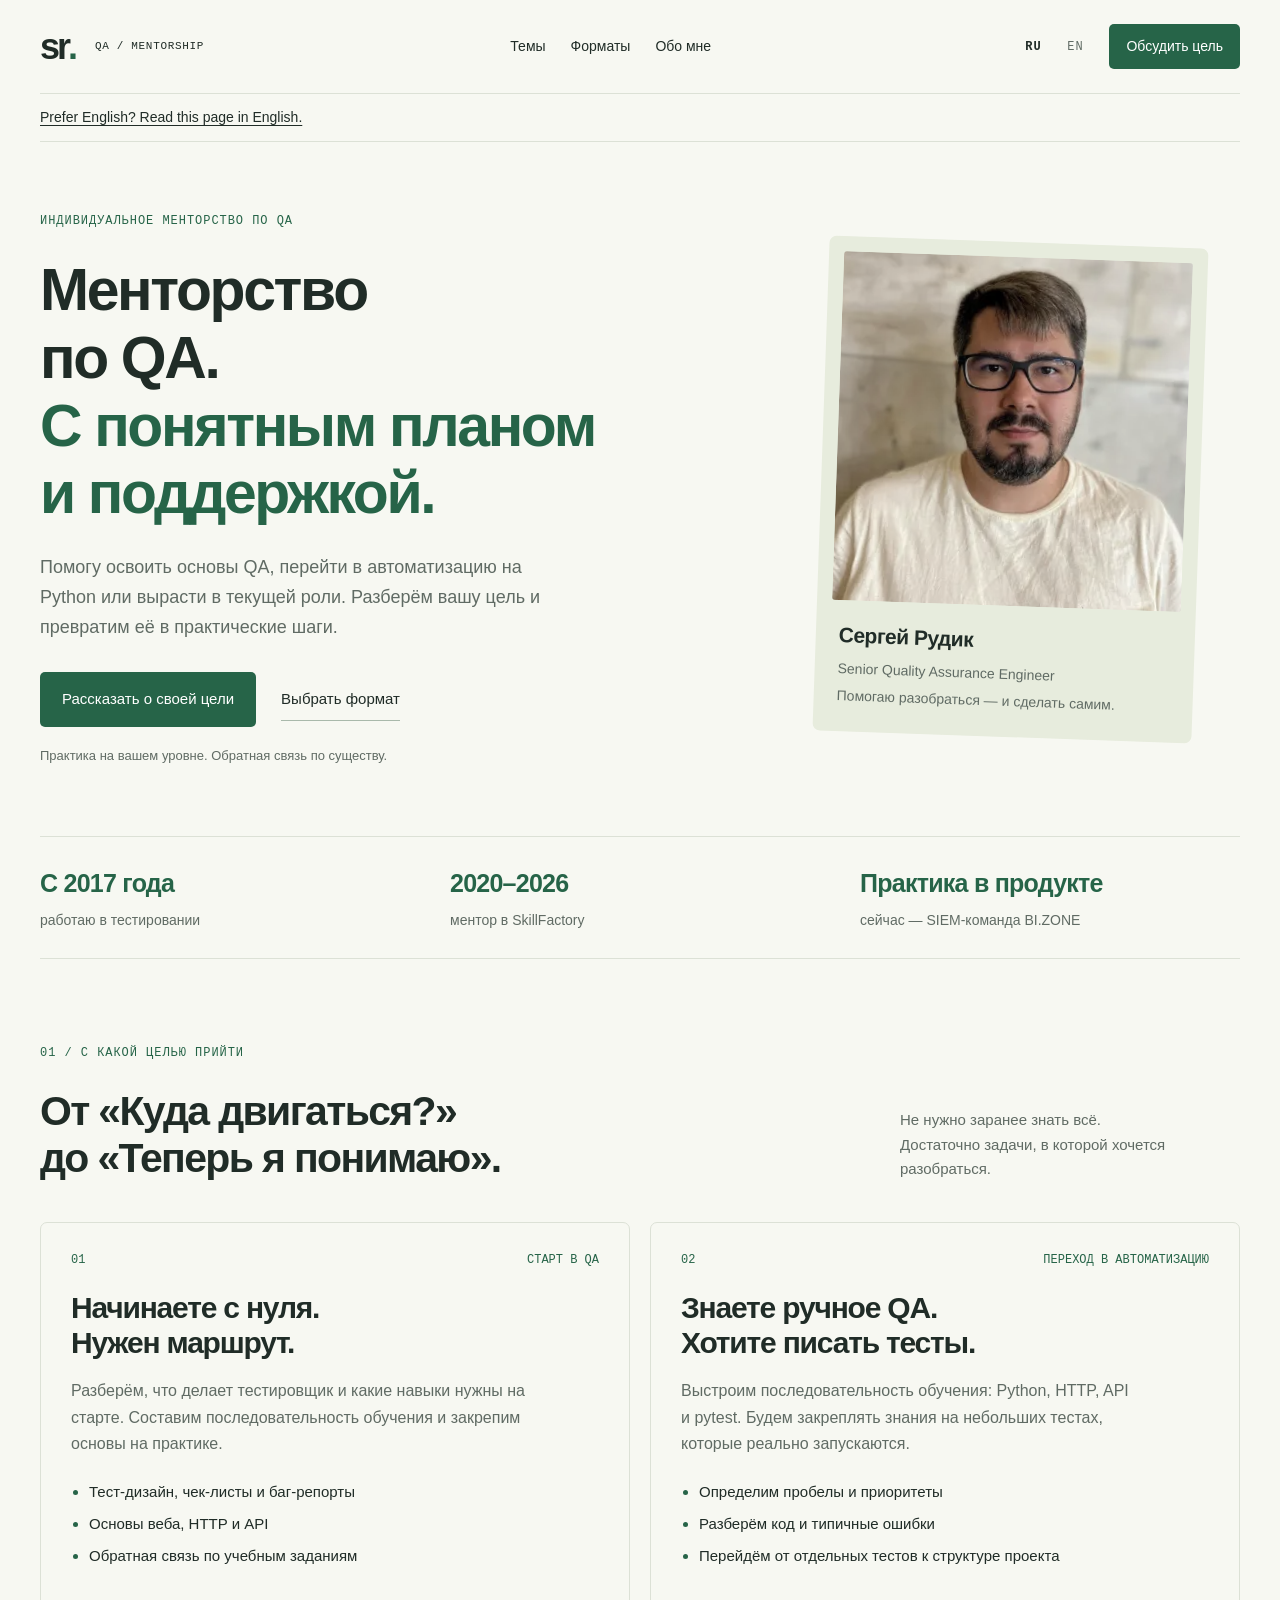
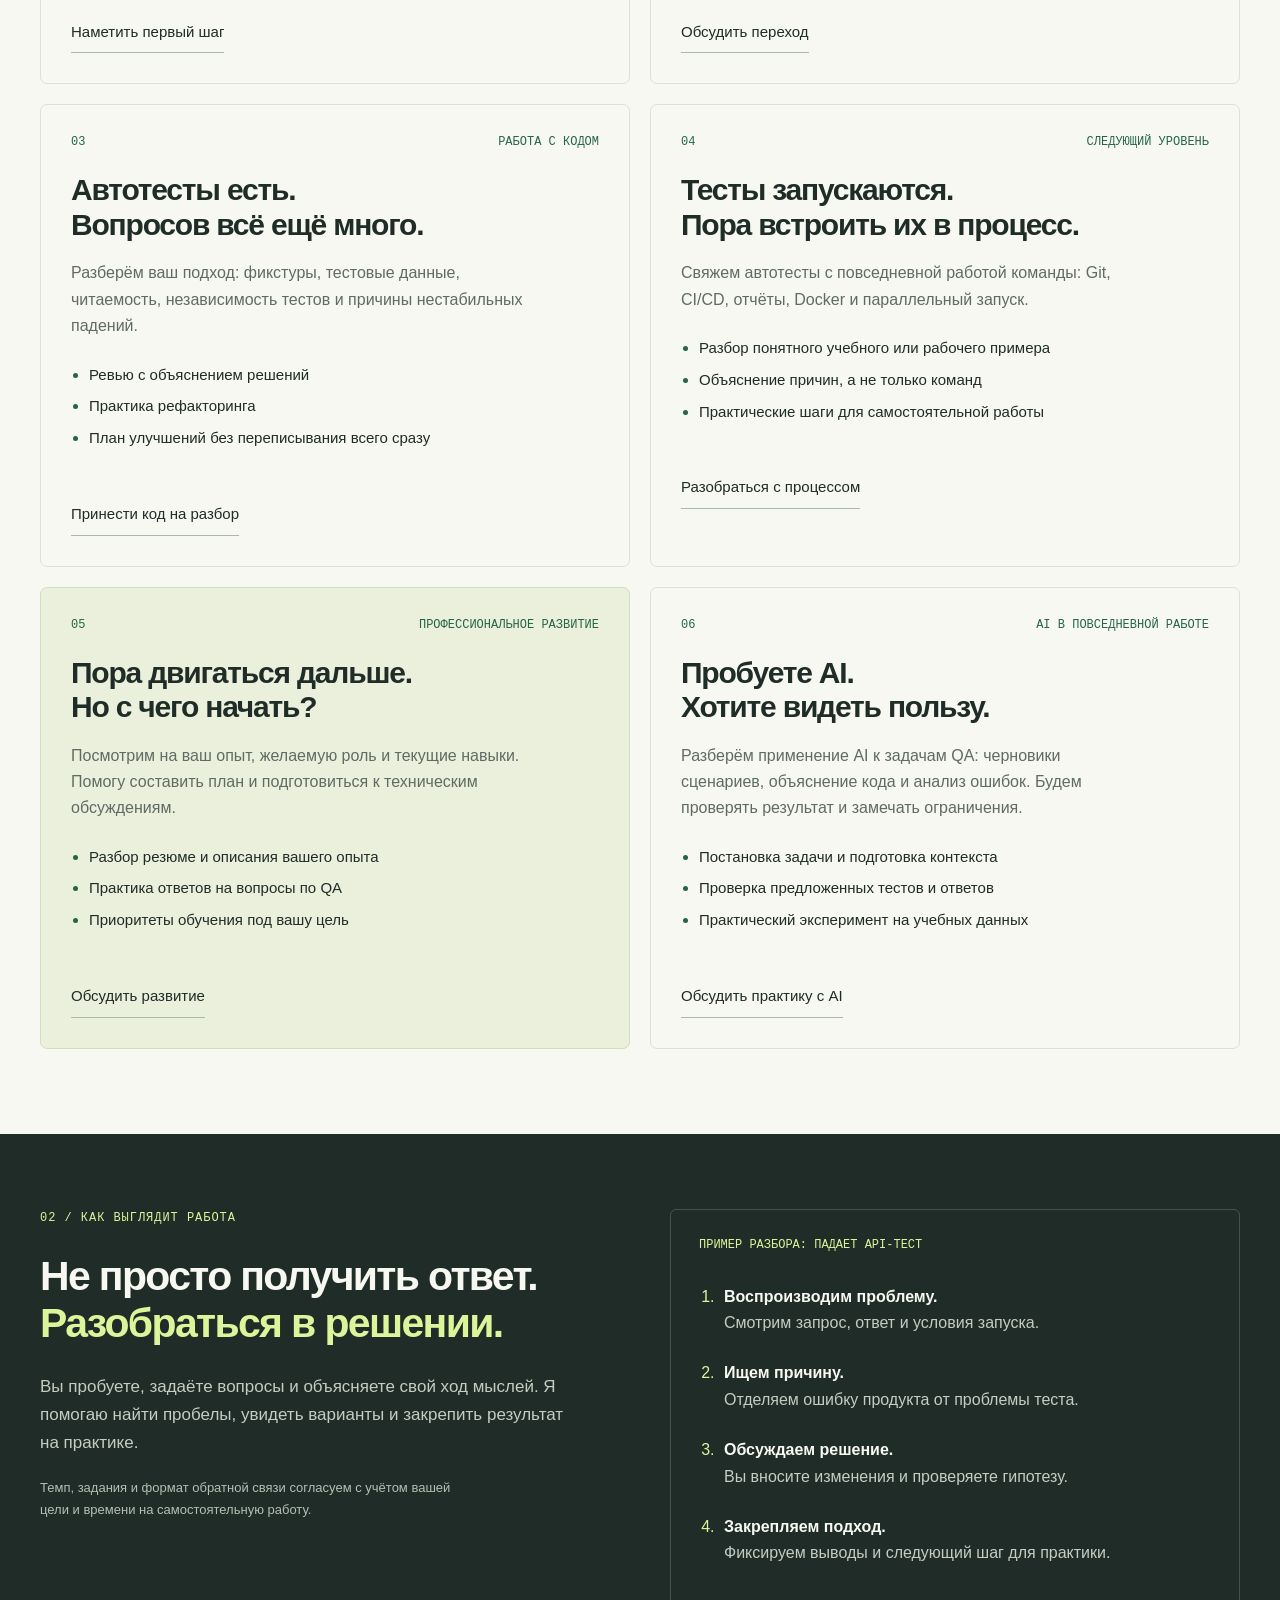
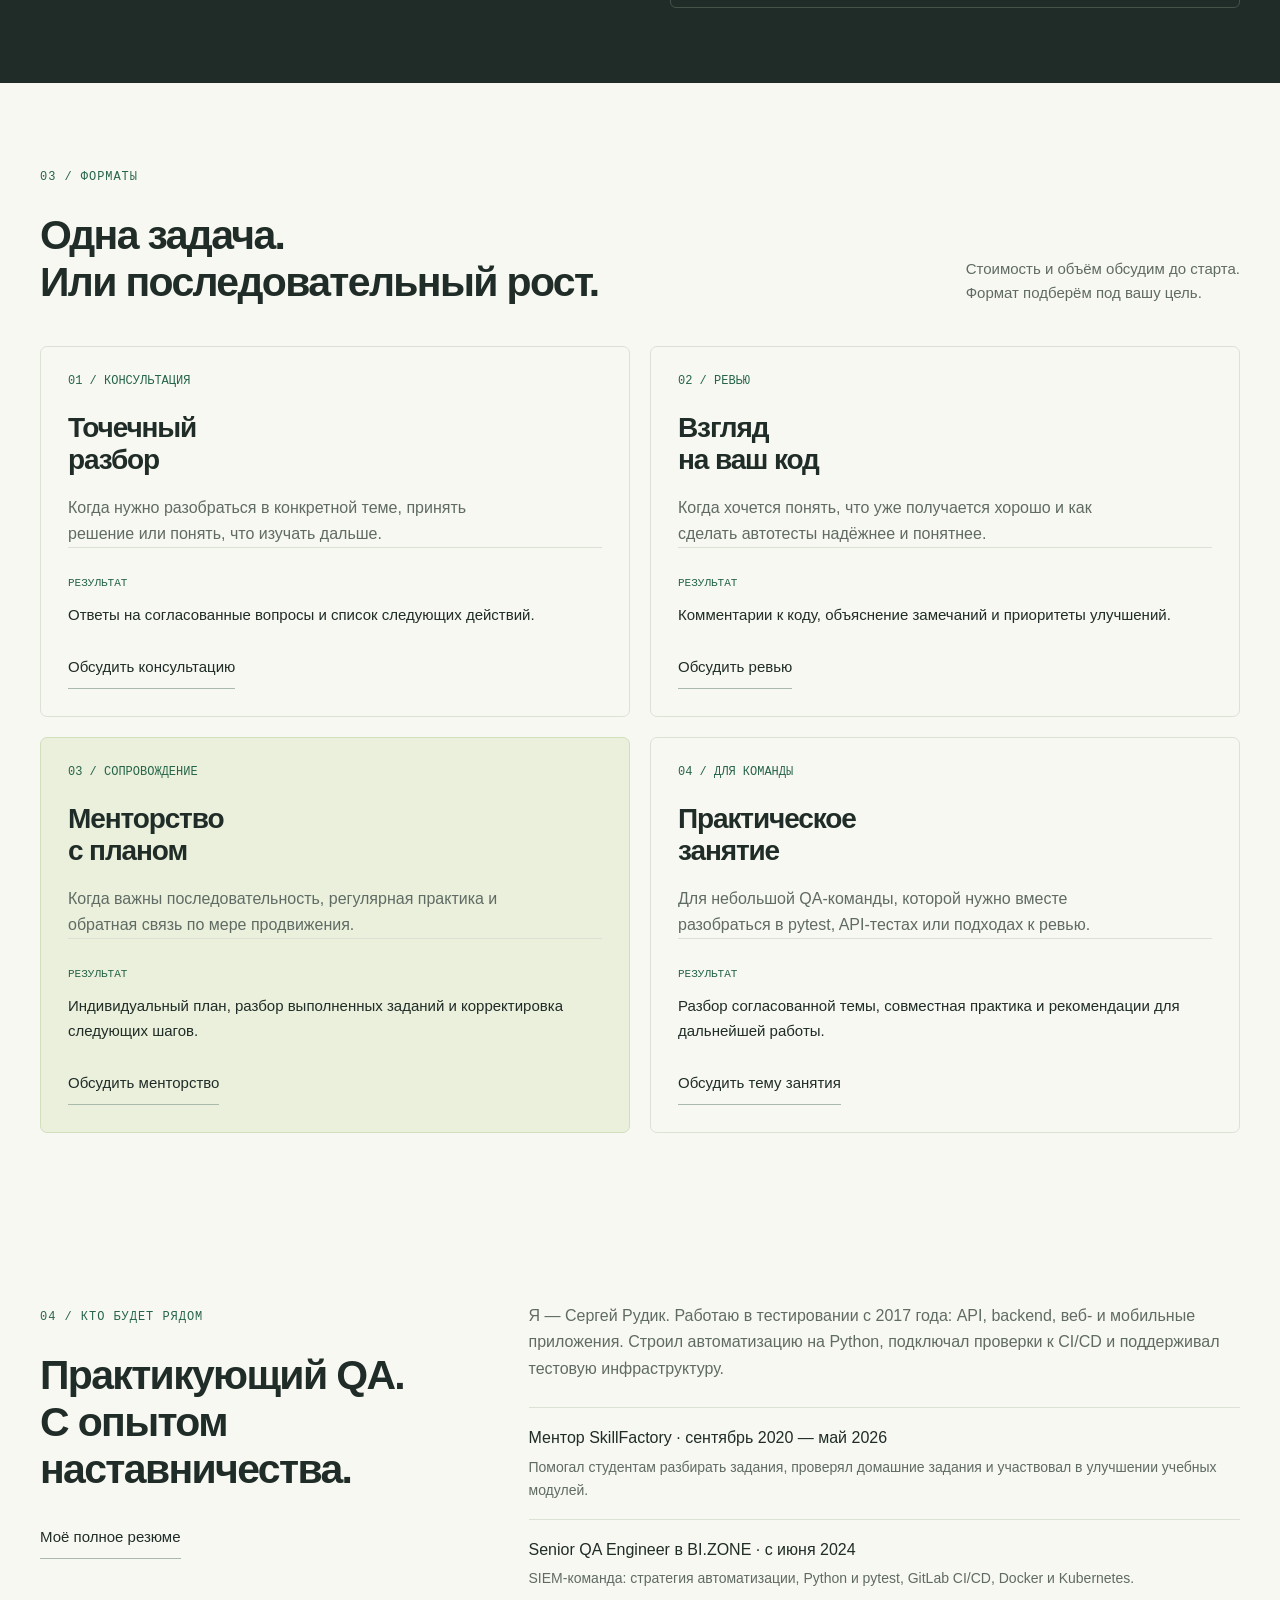
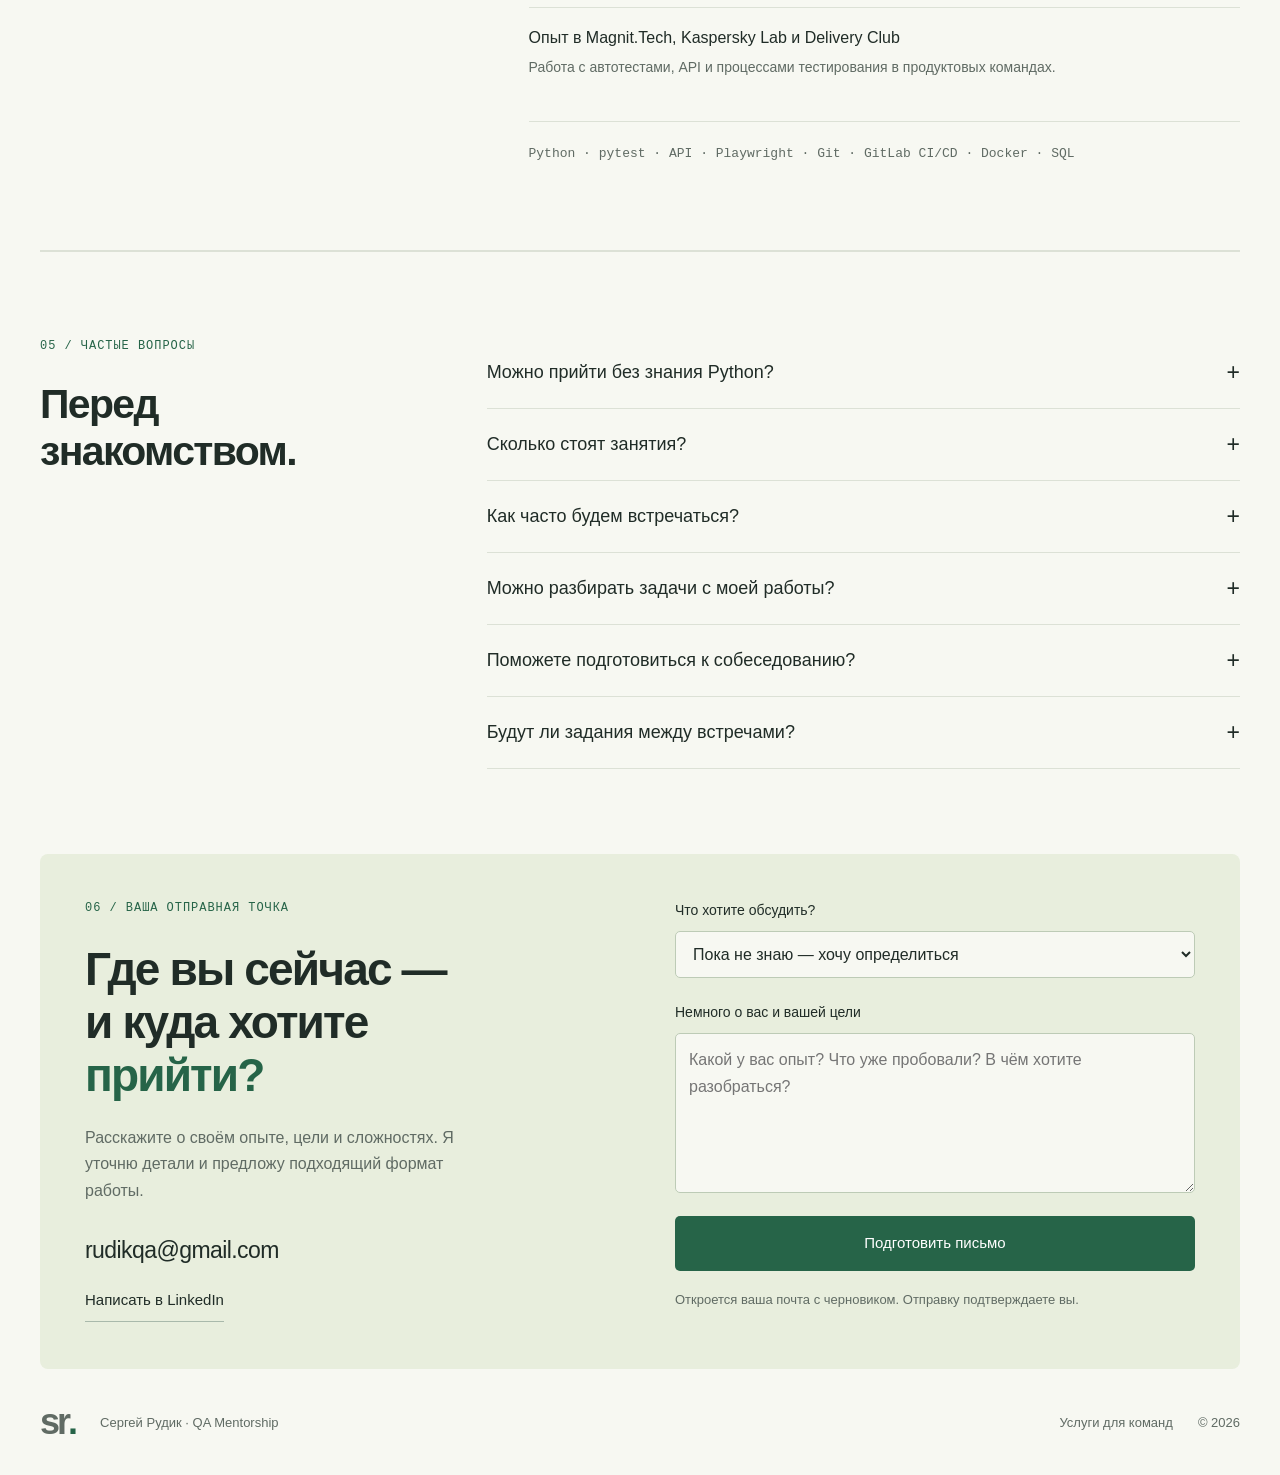
==== index.html @ 1f1dac4c "Add multilingual SEO metadata, service schema and sitemaps" ====
<!doctype html>
<html lang="ru">
<head>
<meta charset="utf-8"><meta name="viewport" content="width=device-width, initial-scale=1">
<title>Ментор по QA и Python: обучение автотестам — Сергей Рудик</title>
<meta name="description" content="Индивидуальное менторство по QA и автоматизации на Python: старт с нуля, pytest, ревью кода, CI/CD и подготовка к интервью. Стоимость обсуждается индивидуально.">
<meta name="theme-color" content="#f7f8f2"><link rel="canonical" href="https://mentor.rudik.dev/">
<link rel="alternate" hreflang="ru" href="https://mentor.rudik.dev/"><link rel="alternate" hreflang="en" href="https://mentor.rudik.dev/en/"><link rel="alternate" hreflang="x-default" href="https://mentor.rudik.dev/">
<meta property="og:title" content="Ваш следующий шаг в QA — с понятным планом"><meta property="og:description" content="Менторство по QA и автоматизации на Python. Практика, обратная связь и поддержка от Сергея Рудика."><meta property="og:type" content="website"><meta property="og:url" content="https://mentor.rudik.dev/"><meta property="og:locale" content="ru_RU"><meta property="og:locale:alternate" content="en_US">
<link rel="icon" href="data:image/svg+xml,%3Csvg xmlns='http://www.w3.org/2000/svg' viewBox='0 0 64 64'%3E%3Crect width='64' height='64' rx='14' fill='%23266448'/%3E%3Ctext x='10' y='44' font-family='Arial' font-size='34' font-weight='bold' fill='%23dcf59b'%3Esr%3C/text%3E%3C/svg%3E"><link rel="stylesheet" href="assets/styles.css"><script src="assets/main.js" defer></script>

<meta name="robots" content="index,follow,max-image-preview:large">
<meta name="author" content="Sergei Rudik">
<meta name="twitter:card" content="summary">
<meta name="twitter:title" content="Ментор по QA и Python: обучение автотестам — Сергей Рудик">
<meta name="twitter:description" content="Индивидуальное менторство по QA и автоматизации на Python: старт с нуля, pytest, ревью кода, CI/CD и подготовка к интервью. Стоимость обсуждается индивидуально.">
<script type="application/ld+json">{"@context":"https://schema.org","@graph":[{"@type":"Person","@id":"https://rudik.dev/#sergei-rudik","name":"Сергей Рудик","url":"https://rudik.dev/","jobTitle":"Senior Quality Assurance Engineer","sameAs":["https://www.linkedin.com/in/sergei-rudik","https://github.com/sergeyrudik","https://medium.com/@rudikqa"]},{"@type":"WebSite","@id":"https://mentor.rudik.dev/#website","url":"https://mentor.rudik.dev/","name":"QA Mentorship — Sergei Rudik","inLanguage":["ru","en"],"publisher":{"@id":"https://rudik.dev/#sergei-rudik"}},{"@type":"WebPage","@id":"https://mentor.rudik.dev/#webpage","url":"https://mentor.rudik.dev/","name":"Ментор по QA и Python: обучение автотестам — Сергей Рудик","description":"Индивидуальное менторство по QA и автоматизации на Python: старт с нуля, pytest, ревью кода, CI/CD и подготовка к интервью. Стоимость обсуждается индивидуально.","inLanguage":"ru","isPartOf":{"@id":"https://mentor.rudik.dev/#website"},"about":{"@id":"https://rudik.dev/#sergei-rudik"},"mainEntity":{"@type":"ItemList","itemListElement":[{"@type":"ListItem","position":1,"item":{"@id":"https://mentor.rudik.dev/#offering-1"}},{"@type":"ListItem","position":2,"item":{"@id":"https://mentor.rudik.dev/#offering-2"}},{"@type":"ListItem","position":3,"item":{"@id":"https://mentor.rudik.dev/#offering-3"}},{"@type":"ListItem","position":4,"item":{"@id":"https://mentor.rudik.dev/#offering-4"}}]}},{"@type":"Service","@id":"https://mentor.rudik.dev/#offering-1","name":"Консультация по QA","serviceType":"Консультация по QA","url":"https://mentor.rudik.dev/#formats","provider":{"@id":"https://rudik.dev/#sergei-rudik"},"availableChannel":{"@type":"ServiceChannel","serviceUrl":"https://mentor.rudik.dev/#contact"}},{"@type":"Service","@id":"https://mentor.rudik.dev/#offering-2","name":"Ревью автотестов","serviceType":"Ревью автотестов","url":"https://mentor.rudik.dev/#formats","provider":{"@id":"https://rudik.dev/#sergei-rudik"},"availableChannel":{"@type":"ServiceChannel","serviceUrl":"https://mentor.rudik.dev/#contact"}},{"@type":"Service","@id":"https://mentor.rudik.dev/#offering-3","name":"Индивидуальное менторство по QA","serviceType":"Индивидуальное менторство по QA","url":"https://mentor.rudik.dev/#formats","provider":{"@id":"https://rudik.dev/#sergei-rudik"},"availableChannel":{"@type":"ServiceChannel","serviceUrl":"https://mentor.rudik.dev/#contact"}},{"@type":"Service","@id":"https://mentor.rudik.dev/#offering-4","name":"Практическое занятие для QA-команды","serviceType":"Практическое занятие для QA-команды","url":"https://mentor.rudik.dev/#formats","provider":{"@id":"https://rudik.dev/#sergei-rudik"},"availableChannel":{"@type":"ServiceChannel","serviceUrl":"https://mentor.rudik.dev/#contact"}}]}</script>
</head>
<body>
<a class="skip" href="#main">К содержимому</a>
<header class="wrap header"><a class="brand" href="/" aria-label="Сергей Рудик — главная">sr<span>.</span><small>QA / MENTORSHIP</small></a><nav aria-label="Основная навигация"><a href="#topics">Темы</a><a href="#formats">Форматы</a><a href="#about">Обо мне</a></nav><div class="header-actions"><nav class="lang" aria-label="Язык"><a href="/" hreflang="ru" lang="ru" aria-current="page">RU</a><a href="/en/" hreflang="en" lang="en">EN</a></nav><a class="button small" href="#contact">Обсудить цель</a></div></header>
<aside class="wrap language-suggestion" aria-label="Выбор языка" hidden></aside>
<main id="main">
<section class="wrap hero mentor-hero"><div><p class="eyebrow">ИНДИВИДУАЛЬНОЕ МЕНТОРСТВО ПО QA</p><h1>Менторство<br> по QA.<br> <span>С понятным планом<br> и поддержкой.</span></h1><p class="intro">Помогу освоить основы QA, перейти в автоматизацию на Python или вырасти в текущей роли. Разберём вашу цель и превратим её в практические шаги.</p><div class="actions"><a class="button" href="#contact">Рассказать о своей цели</a><a class="link" href="#formats">Выбрать формат</a></div><p class="micro">Практика на вашем уровне. Обратная связь по существу.</p></div><figure class="mentor-portrait"><img src="assets/profile-800.webp" srcset="assets/profile-400.webp 400w, assets/profile-800.webp 800w" sizes="(max-width: 700px) 280px, 360px" decoding="async" alt="Сергей Рудик, ментор по QA" width="640" height="640" fetchpriority="high"><figcaption><strong>Сергей Рудик</strong><span>Senior Quality Assurance Engineer</span><span>Помогаю разобраться — и сделать самим.</span></figcaption></figure></section>
<div class="wrap mentor-strip"><div><strong>С 2017 года</strong><p>работаю в тестировании</p></div><div><strong>2020–2026</strong><p>ментор в SkillFactory</p></div><div><strong>Практика в продукте</strong><p>сейчас — SIEM-команда BI.ZONE</p></div></div>
<section class="wrap section" id="topics"><div class="section-head"><div><p class="eyebrow">01 / С КАКОЙ ЦЕЛЬЮ ПРИЙТИ</p><h2>От «Куда двигаться?»<br> до «Теперь я понимаю».</h2></div><p>Не нужно заранее знать всё.<br> Достаточно задачи, в которой хочется разобраться.</p></div><div class="service-grid">
<article class="service"><div class="card-top"><span>01</span><span>СТАРТ В QA</span></div><h3>Начинаете с нуля.<br> Нужен маршрут.</h3><p>Разберём, что делает тестировщик и какие навыки нужны на старте. Составим последовательность обучения и закрепим основы на практике.</p><ul><li>Тест-дизайн, чек-листы и баг-репорты</li><li>Основы веба, HTTP и API</li><li>Обратная связь по учебным заданиям</li></ul><a class="link" href="#contact" data-topic="Старт в QA с нуля">Наметить первый шаг</a></article>
<article class="service"><div class="card-top"><span>02</span><span>ПЕРЕХОД В АВТОМАТИЗАЦИЮ</span></div><h3>Знаете ручное QA.<br> Хотите писать тесты.</h3><p>Выстроим последовательность обучения: Python, HTTP, API и pytest. Будем закреплять знания на небольших тестах, которые реально запускаются.</p><ul><li>Определим пробелы и приоритеты</li><li>Разберём код и типичные ошибки</li><li>Перейдём от отдельных тестов к структуре проекта</li></ul><a class="link" href="#contact" data-topic="Переход в автоматизацию">Обсудить переход</a></article>
<article class="service"><div class="card-top"><span>03</span><span>РАБОТА С КОДОМ</span></div><h3>Автотесты есть.<br> Вопросов всё ещё много.</h3><p>Разберём ваш подход: фикстуры, тестовые данные, читаемость, независимость тестов и причины нестабильных падений.</p><ul><li>Ревью с объяснением решений</li><li>Практика рефакторинга</li><li>План улучшений без переписывания всего сразу</li></ul><a class="link" href="#contact" data-topic="Ревью автотестов">Принести код на разбор</a></article>
<article class="service"><div class="card-top"><span>04</span><span>СЛЕДУЮЩИЙ УРОВЕНЬ</span></div><h3>Тесты запускаются.<br> Пора встроить их в процесс.</h3><p>Свяжем автотесты с повседневной работой команды: Git, CI/CD, отчёты, Docker и параллельный запуск.</p><ul><li>Разбор понятного учебного или рабочего примера</li><li>Объяснение причин, а не только команд</li><li>Практические шаги для самостоятельной работы</li></ul><a class="link" href="#contact" data-topic="CI/CD и инфраструктура тестов">Разобраться с процессом</a></article>
<article class="service accent"><div class="card-top"><span>05</span><span>ПРОФЕССИОНАЛЬНОЕ РАЗВИТИЕ</span></div><h3>Пора двигаться дальше.<br> Но с чего начать?</h3><p>Посмотрим на ваш опыт, желаемую роль и текущие навыки. Помогу составить план и подготовиться к техническим обсуждениям.</p><ul><li>Разбор резюме и описания вашего опыта</li><li>Практика ответов на вопросы по QA</li><li>Приоритеты обучения под вашу цель</li></ul><a class="link" href="#contact" data-topic="План развития и подготовка к интервью">Обсудить развитие</a></article>
<article class="service"><div class="card-top"><span>06</span><span>AI В ПОВСЕДНЕВНОЙ РАБОТЕ</span></div><h3>Пробуете AI.<br> Хотите видеть пользу.</h3><p>Разберём применение AI к задачам QA: черновики сценариев, объяснение кода и анализ ошибок. Будем проверять результат и замечать ограничения.</p><ul><li>Постановка задачи и подготовка контекста</li><li>Проверка предложенных тестов и ответов</li><li>Практический эксперимент на учебных данных</li></ul><a class="link" href="#contact" data-topic="AI-инструменты для QA">Обсудить практику с AI</a></article>
</div></section>
<section class="ai-section"><div class="wrap session"><div><p class="eyebrow">02 / КАК ВЫГЛЯДИТ РАБОТА</p><h2>Не просто получить ответ.<br> <span>Разобраться в решении.</span></h2><p class="intro">Вы пробуете, задаёте вопросы и объясняете свой ход мыслей. Я помогаю найти пробелы, увидеть варианты и закрепить результат на практике.</p><p class="ai-note">Темп, задания и формат обратной связи согласуем с учётом вашей цели и времени на самостоятельную работу.</p></div><div class="session-board"><p>ПРИМЕР РАЗБОРА: ПАДАЕТ API-ТЕСТ</p><ol><li><strong>Воспроизводим проблему.</strong><br> Смотрим запрос, ответ и условия запуска.</li><li><strong>Ищем причину.</strong><br> Отделяем ошибку продукта от проблемы теста.</li><li><strong>Обсуждаем решение.</strong><br> Вы вносите изменения и проверяете гипотезу.</li><li><strong>Закрепляем подход.</strong><br> Фиксируем выводы и следующий шаг для практики.</li></ol></div></div></section>
<section class="wrap section" id="formats"><div class="section-head"><div><p class="eyebrow">03 / ФОРМАТЫ</p><h2>Одна задача.<br> Или последовательный рост.</h2></div><p>Стоимость и объём обсудим до старта.<br> Формат подберём под вашу цель.</p></div><div class="service-grid formats">
<article class="service"><div class="card-top"><span>01 / КОНСУЛЬТАЦИЯ</span></div><h3>Точечный<br> разбор</h3><p>Когда нужно разобраться в конкретной теме, принять решение или понять, что изучать дальше.</p><div class="deliverable"><span>РЕЗУЛЬТАТ</span><p>Ответы на согласованные вопросы и список следующих действий.</p></div><a class="link" href="#contact" data-topic="Разовая консультация">Обсудить консультацию</a></article>
<article class="service"><div class="card-top"><span>02 / РЕВЬЮ</span></div><h3>Взгляд<br> на ваш код</h3><p>Когда хочется понять, что уже получается хорошо и как сделать автотесты надёжнее и понятнее.</p><div class="deliverable"><span>РЕЗУЛЬТАТ</span><p>Комментарии к коду, объяснение замечаний и приоритеты улучшений.</p></div><a class="link" href="#contact" data-topic="Ревью автотестов">Обсудить ревью</a></article>
<article class="service accent"><div class="card-top"><span>03 / СОПРОВОЖДЕНИЕ</span></div><h3>Менторство<br> с планом</h3><p>Когда важны последовательность, регулярная практика и обратная связь по мере продвижения.</p><div class="deliverable"><span>РЕЗУЛЬТАТ</span><p>Индивидуальный план, разбор выполненных заданий и корректировка следующих шагов.</p></div><a class="link" href="#contact" data-topic="Регулярное менторство">Обсудить менторство</a></article>
<article class="service"><div class="card-top"><span>04 / ДЛЯ КОМАНДЫ</span></div><h3>Практическое<br> занятие</h3><p>Для небольшой QA-команды, которой нужно вместе разобраться в pytest, API-тестах или подходах к ревью.</p><div class="deliverable"><span>РЕЗУЛЬТАТ</span><p>Разбор согласованной темы, совместная практика и рекомендации для дальнейшей работы.</p></div><a class="link" href="#contact" data-topic="Занятие для команды">Обсудить тему занятия</a></article>
</div></section>
<section class="wrap section about mentor-about" id="about"><div><p class="eyebrow">04 / КТО БУДЕТ РЯДОМ</p><h2>Практикующий QA.<br> С опытом<br> наставничества.</h2><a class="link" href="https://rudik.dev/" style="margin-top:24px">Моё полное резюме</a></div><div><p class="about-copy">Я — Сергей Рудик. Работаю в тестировании с 2017 года: API, backend, веб- и мобильные приложения. Строил автоматизацию на Python, подключал проверки к CI/CD и поддерживал тестовую инфраструктуру.</p><ul class="experience-list"><li>Ментор SkillFactory · сентябрь 2020 — май 2026<span>Помогал студентам разбирать задания, проверял домашние задания и участвовал в улучшении учебных модулей.</span></li><li>Senior QA Engineer в BI.ZONE · с июня 2024<span>SIEM-команда: стратегия автоматизации, Python и pytest, GitLab CI/CD, Docker и Kubernetes.</span></li><li>Опыт в Magnit.Tech, Kaspersky Lab и Delivery Club<span>Работа с автотестами, API и процессами тестирования в продуктовых командах.</span></li></ul><div class="tech">Python · pytest · API · Playwright · Git · GitLab CI/CD · Docker · SQL</div></div></section>
<section class="wrap section faq"><div><p class="eyebrow">05 / ЧАСТЫЕ ВОПРОСЫ</p><h2>Перед знакомством.</h2></div><div><details><summary>Можно прийти без знания Python?</summary><p>Да. Если у вас уже есть база ручного тестирования, начнём с основ Python и постепенно перейдём к автотестам. Если вы только знакомитесь с QA, сначала обсудим исходный уровень и подходящий маршрут.</p></details><details><summary>Сколько стоят занятия?</summary><p>Стоимость зависит от формата и объёма: консультация, ревью или сопровождение. После знакомства согласуем цену и состав работы до начала занятий.</p></details><details><summary>Как часто будем встречаться?</summary><p>Частоту и продолжительность встреч согласуем с учётом вашей цели, расписания и времени на практику. Для разовой задачи можно начать с одной консультации.</p></details><details><summary>Можно разбирать задачи с моей работы?</summary><p>Да, если у вас есть право делиться материалами. Подойдут обезличенные примеры без ключей, персональных данных и закрытой информации компании.</p></details><details><summary>Поможете подготовиться к собеседованию?</summary><p>Можем разобрать ваш опыт и резюме, потренировать ответы на технические вопросы и определить темы для подготовки. Результат отбора зависит от ваших навыков, требований вакансии и решения работодателя.</p></details><details><summary>Будут ли задания между встречами?</summary><p>В регулярном менторстве — по договорённости. Подберём посильную практику и разберём результат. Время и канал обратной связи согласуем заранее.</p></details></div></section>
<section class="wrap contact mentor-contact" id="contact"><div><p class="eyebrow">06 / ВАША ОТПРАВНАЯ ТОЧКА</p><h2>Где вы сейчас —<br> и куда хотите<br> <span>прийти?</span></h2><p>Расскажите о своём опыте, цели и сложностях. Я уточню детали и предложу подходящий формат работы.</p><a class="email" href="mailto:rudikqa@gmail.com">rudikqa@gmail.com</a><a class="link" href="https://www.linkedin.com/in/sergei-rudik">Написать в LinkedIn</a></div><form id="brief"><label for="topic">Что хотите обсудить?</label><select id="topic" name="topic"><option>Пока не знаю — хочу определиться</option><option>Старт в QA с нуля</option><option>Переход в автоматизацию</option><option>Ревью автотестов</option><option>CI/CD и инфраструктура тестов</option><option>План развития и подготовка к интервью</option><option>Разовая консультация</option><option>Регулярное менторство</option><option>AI-инструменты для QA</option><option>Занятие для команды</option></select><label for="task">Немного о вас и вашей цели</label><textarea id="task" name="task" rows="5" maxlength="2000" required placeholder="Какой у вас опыт? Что уже пробовали? В чём хотите разобраться?"></textarea><button class="button" type="submit" disabled>Подготовить письмо</button><p class="micro">Откроется ваша почта с черновиком. Отправку подтверждаете вы.</p><p id="form-status" role="status"></p><noscript><p>Напишите напрямую на <a href="mailto:rudikqa@gmail.com">rudikqa@gmail.com</a>, указав свой опыт и цель.</p></noscript></form></section>
</main><footer class="wrap"><a class="brand" href="https://rudik.dev/">sr<span>.</span></a><p>Сергей Рудик · QA Mentorship</p><a href="https://qa.rudik.dev/">Услуги для команд</a><span>© 2026</span></footer>
</body></html>
---- assets/styles.css ----
:root{--paper:#f7f8f2;--ink:#202c27;--muted:#606b64;--green:#266448;--lime:#dcf59b;--line:#dce1d6;--mono:ui-monospace,SFMono-Regular,Consolas,monospace}*{box-sizing:border-box}html{scroll-behavior:smooth;scroll-padding-top:24px}body{margin:0;background:var(--paper);color:var(--ink);font-family:-apple-system,BlinkMacSystemFont,"Segoe UI",sans-serif;font-size:16px;line-height:1.65;-webkit-font-smoothing:antialiased}a{color:inherit;text-decoration:none}a:hover{color:var(--green)}a:focus-visible,button:focus-visible,summary:focus-visible,input:focus-visible,select:focus-visible,textarea:focus-visible{outline:3px solid #4d9464;outline-offset:5px}h1,h2,h3,p{margin:0}h1,h2,h3{letter-spacing:-.04em;line-height:1.15;font-weight:600}h1{font-size:clamp(38px,4.3vw,64px)}h2{font-size:clamp(29px,3.2vw,43px)}h3{font-size:25px}h1 span{color:var(--green)}.wrap{width:min(1200px,100% - 80px);margin-inline:auto}.header{display:flex;align-items:center;justify-content:space-between;gap:25px;padding-block:24px;border-bottom:1px solid var(--line)}.brand{font-size:36px;font-weight:750;line-height:1;letter-spacing:-3px;display:flex;align-items:center}.brand>span{color:var(--green)}.brand small{font-family:var(--mono);font-size:11px;font-weight:400;letter-spacing:.06em;margin-left:20px}nav{display:flex;gap:25px;font-size:14px}.button{display:inline-flex;align-items:center;justify-content:center;background:var(--green);color:#fff;border:0;border-radius:5px;padding:15px 22px;font:inherit;font-size:15px;font-weight:500;cursor:pointer;transition:background .2s,transform .2s}.button:hover{color:white;background:#194c34;transform:translateY(-2px)}.button.small{font-size:14px;padding:11px 17px}.hero{display:grid;grid-template-columns:1.4fr 1fr;gap:65px;padding-block:70px}.eyebrow{font:12px/1.6 var(--mono);letter-spacing:.08em;color:var(--green);margin-bottom:25px}.intro{font-size:18px;max-width:530px;color:var(--muted);margin-top:26px}.actions{display:flex;align-items:center;flex-wrap:wrap;gap:25px;margin-top:30px}.link{display:inline-block;border-bottom:1px solid #a9b9ab;padding-block:8px;font-size:15px}.micro{font-size:13px;color:var(--muted);margin-top:18px}.hero-panel{background:#e9eddf;border:1px solid #d7dfca;border-radius:8px;padding:28px 30px;align-self:center;transform:rotate(1deg)}.panel-top{display:flex;justify-content:space-between;gap:15px;font:11px var(--mono);color:var(--green)}.hero-panel h2{font-size:34px;margin-top:24px}.pipeline{padding:0;list-style:none;margin:30px 0 20px}.pipeline li{display:flex;gap:16px;padding:15px 0;border-top:1px solid #cbd5bf}.pipeline li>span{font:12px var(--mono);padding-top:5px;color:var(--green)}.pipeline strong{font-size:16px;font-weight:550}.pipeline p{font-size:13px;color:var(--muted);margin-top:3px}.panel-footer{font:12px var(--mono);border-top:1px solid #cbd5bf;padding-top:18px;color:var(--green)}.credibility{border-block:1px solid var(--line);padding-block:25px}.credibility p,.credibility small{font-size:12px;color:var(--muted)}.credibility>div{display:flex;flex-wrap:wrap;justify-content:space-between;gap:20px;margin:15px 0}.credibility>div span{font-size:25px;font-weight:600;letter-spacing:-.04em}.section{padding-block:85px}.section-head{display:flex;justify-content:space-between;align-items:flex-end;gap:35px;margin-bottom:40px}.section-head>p{max-width:340px;color:var(--muted);font-size:15px}.service-grid{display:grid;grid-template-columns:1fr 1fr;gap:20px}.service{border:1px solid var(--line);border-radius:7px;padding:30px;display:flex;flex-direction:column}.card-top{display:flex;justify-content:space-between;gap:14px;font:12px var(--mono);color:var(--green);margin-bottom:24px}.tag{font-size:11px;text-align:right}.service h3{font-size:30px;margin-bottom:18px}.service>p{color:var(--muted);max-width:460px}.service ul{padding-left:18px;margin:23px 0;font-size:15px}.service li+li{margin-top:7px}.service li::marker{color:var(--green)}.deliverable{border-top:1px solid var(--line);padding-top:20px;margin-top:auto}.deliverable>span{font:11px var(--mono);color:var(--green)}.deliverable p{margin-top:8px;font-size:15px}.service>.link{align-self:flex-start;margin-top:20px}.service.accent{background:#eaf0dc;border-color:#d2dfbc}.ai-section{background:var(--ink);color:var(--paper);padding-block:75px}.ai-layout{display:grid;grid-template-columns:1fr 1fr;gap:75px}.ai-section .eyebrow,.ai-section h2 span{color:var(--lime)}.ai-section .intro{color:#c4cdc3;font-size:17px}.button.light{background:var(--lime);color:var(--ink);margin-top:30px}.button.light:hover{background:#c9e780}.ai-note{font-size:13px;color:#b4bfb4;max-width:430px;margin-top:20px}.ai-cases article{display:flex;gap:20px;padding:25px 0;border-top:1px solid #465249}.ai-cases article>span{font:12px var(--mono);color:var(--lime);padding-top:5px}.ai-cases h3{font-size:22px}.ai-cases p{color:#c4cdc3;font-size:15px;margin-top:10px}.ai-cases .ai-rule{font-size:13px;background:#2d3b32;border-radius:4px;padding:18px}.about{display:grid;grid-template-columns:1fr 2fr;gap:70px;border-bottom:1px solid var(--line)}.profile img{display:block;width:100%;max-width:280px;height:auto;aspect-ratio:1;object-fit:cover;border-radius:6px;filter:saturate(.6)}.profile>p{font-size:20px;line-height:1.5;margin-top:20px;font-weight:600}.profile span{display:block;font-size:13px;color:var(--muted);font-weight:400}.profile .link{margin-top:12px}.about-copy{color:var(--muted);margin-top:25px}.metrics{display:grid;grid-template-columns:1fr 1fr 1.3fr;gap:22px;margin-top:35px}.metrics strong{font-size:36px;font-weight:550;letter-spacing:-.045em;color:var(--green)}.metrics p{font-size:14px;color:var(--muted);margin-top:5px}.tech{font:13px/1.8 var(--mono);border-top:1px solid var(--line);padding-top:20px;margin-top:25px;color:var(--muted)}.steps{display:grid;grid-template-columns:repeat(4,1fr);gap:30px}.steps article{border-top:2px solid var(--green);padding-top:22px}.steps span{font:11px var(--mono);color:var(--green)}.steps h3{font-size:21px;margin-top:18px}.steps p{font-size:15px;color:var(--muted);margin-top:13px}.faq{display:grid;grid-template-columns:1fr 2fr;gap:70px;border-top:1px solid var(--line)}details{border-bottom:1px solid var(--line)}summary{cursor:pointer;list-style:none;font-size:18px;line-height:1.5;padding:22px 30px 22px 0;position:relative}summary::-webkit-details-marker{display:none}summary::after{content:'+';position:absolute;right:0;font-size:23px;font-weight:400;top:18px}details[open] summary::after{content:'−'}details>p{padding-bottom:25px;color:var(--muted);font-size:15px}.contact{background:#e8eedd;border-radius:8px;padding:45px;display:grid;grid-template-columns:1fr 1fr;gap:70px}.contact h2 span{color:var(--green)}.contact>div>p:not(.eyebrow){margin-top:23px;color:var(--muted);max-width:400px}.email{display:block;font-size:23px;margin-top:28px;letter-spacing:-.025em}.contact .link{margin-top:10px}form{align-self:center}label{display:block;font-size:14px;margin-bottom:9px}select,textarea{display:block;width:100%;background:var(--paper);border:1px solid #bdcbb6;border-radius:5px;padding:13px;color:var(--ink);font:inherit;font-size:16px;margin-bottom:23px}textarea{resize:vertical;min-height:140px}form .button{width:100%}#form-status{font-size:14px;color:var(--green);margin-top:14px}footer{display:flex;align-items:center;gap:25px;padding-block:35px;font-size:13px;color:var(--muted)}footer>a:nth-last-child(2){margin-left:auto}.skip{position:fixed;z-index:10;top:10px;left:10px;background:var(--ink);color:white;padding:10px 20px;transform:translateY(-150%)}.skip:focus{transform:translateY(0);color:white}::selection{background:var(--lime);color:var(--ink)}
@media(max-width:1000px){.wrap{width:calc(100% - 48px)}.brand small{display:none}.hero{gap:35px}.hero-panel{padding:24px}.hero-panel h2{font-size:29px}.ai-layout,.about,.faq,.contact{gap:35px}.metrics{gap:12px}.metrics strong{font-size:28px}.steps{grid-template-columns:1fr 1fr}.contact{padding:30px}}
@media(max-width:700px){.wrap{width:calc(100% - 36px)}.header{gap:12px;padding-block:18px}nav{display:none}.hero{grid-template-columns:1fr;padding-block:40px;gap:35px}h1{font-size:clamp(35px,7.8vw,52px)}.intro{font-size:17px}.hero-panel{transform:none}.hero-panel h2 br{display:none}.hero-panel h2{font-size:29px}.pipeline{display:grid;grid-template-columns:1fr 1fr;gap:0 15px}.pipeline li{gap:9px}.pipeline strong{font-size:14px}.pipeline p{font-size:13px}.panel-top{font-size:10px}.credibility>div{justify-content:flex-start;gap:12px 25px}.credibility>div span{font-size:21px}.section{padding-block:50px}.section-head{display:block;margin-bottom:27px}.section-head>p{margin-top:20px}.section-head>p br{display:none}.service-grid,.ai-layout,.about,.faq,.contact{grid-template-columns:1fr}.service{padding:25px}.ai-section{padding-block:45px}.ai-layout{gap:30px}.about{gap:35px}.profile{display:grid;grid-template-columns:100px 1fr;gap:0 20px;align-items:center}.profile img{grid-row:1/3}.profile>p{margin-top:0}.profile .link{justify-self:start;margin-top:0}.metrics{gap:13px}.metrics strong{font-size:27px}.metrics p{font-size:12px}.steps{gap:28px 20px}.steps h3{font-size:20px}.steps p{font-size:14px}.faq{gap:10px}.contact{padding:27px;gap:35px}.contact h2 br{display:none}.email{font-size:22px}footer{flex-wrap:wrap;gap:16px;font-size:12px}footer>a:nth-last-child(2){margin-left:0}footer>span{margin-left:auto}.eyebrow{margin-bottom:18px;font-size:11px}}
@media(prefers-reduced-motion:reduce){html{scroll-behavior:auto}*{transition:none!important}}
/* Allow narrow grid columns and long labels to shrink on small screens. */
.hero>*,.ai-layout>*,.about>*,.faq>*,.contact>*{min-width:0}select{min-width:0}h1,h2,h3{overflow-wrap:break-word}
@media(max-width:380px){.contact{padding:22px}.service{padding:22px}.metrics{grid-template-columns:1fr 1fr}.metrics article:last-child{grid-column:1/-1}.pipeline{grid-template-columns:1fr}.email{font-size:19px}.button{padding-inline:16px}.card-top{font-size:11px}.tag{font-size:10px}}
/* Mentorship: personal introduction and a clear learning path. */
.hero.mentor-hero{grid-template-columns:1.45fr 1fr;align-items:center;gap:75px}.mentor-hero h1{font-size:clamp(38px,4.6vw,66px)}.mentor-portrait{max-width:390px;justify-self:end;background:#e7ecdd;padding:15px 15px 24px;border-radius:7px;transform:rotate(2deg)}.mentor-portrait img{display:block;width:100%;height:auto;aspect-ratio:1;object-fit:cover;border-radius:3px;filter:saturate(.65)}.mentor-portrait figcaption{padding:18px 8px 0}.mentor-portrait strong{display:block;font-size:21px;letter-spacing:-.025em}.mentor-portrait span{display:block;font-size:14px;color:var(--muted);margin-top:4px}.mentor-strip{display:grid;grid-template-columns:repeat(3,1fr);gap:30px;border-block:1px solid var(--line);padding-block:26px}.mentor-strip strong{display:block;font-size:25px;font-weight:550;color:var(--green);letter-spacing:-.03em}.mentor-strip p{font-size:14px;color:var(--muted);margin-top:4px}.formats{grid-template-columns:repeat(2,1fr)}.formats .service h3{font-size:28px}.formats .service{padding:27px}.formats .service .card-top{font-size:12px}.session{display:grid;grid-template-columns:1fr 1fr;gap:60px}.session-board{padding:28px;border:1px solid #465249;border-radius:6px}.session-board>p{font:12px var(--mono);color:var(--lime)}.session-board ol{margin:20px 0 0;padding-left:20px}.session-board li{padding:12px 0 12px 5px;color:#c4cdc3;font-size:16px}.session-board li::marker{color:var(--lime)}.session-board strong{color:var(--paper)}.mentor-about{grid-template-columns:1fr 1.7fr}.mentor-about .eyebrow{margin-top:5px}.mentor-about .about-copy{margin-top:0}.experience-list{margin-top:25px;padding:0;list-style:none}.experience-list li{border-top:1px solid var(--line);padding:17px 0;font-size:16px}.experience-list span{display:block;color:var(--muted);font-size:14px;margin-top:4px}.mentor-contact h2{font-size:clamp(30px,3.6vw,46px)}button:disabled{opacity:.6;cursor:not-allowed}
@media(max-width:1000px){.hero.mentor-hero{gap:30px}.formats{grid-template-columns:1fr}.formats .service h3 br{display:none}.session{gap:35px}}
@media(max-width:700px){.hero.mentor-hero,.mentor-about,.session{grid-template-columns:1fr}.mentor-portrait{width:85%;max-width:320px;justify-self:center;margin:0}.mentor-strip{gap:16px}.mentor-strip strong{font-size:21px}.mentor-strip p{font-size:13px}.mentor-hero h1{font-size:clamp(36px,8vw,54px)}.session-board{padding:22px}.mentor-about{gap:25px}}
.mentor-strip{grid-template-columns:repeat(3,minmax(0,1fr))}.mentor-strip>*{min-width:0}.mentor-strip strong{overflow-wrap:anywhere}.card-top>span{min-width:0;overflow-wrap:anywhere}
@media(max-width:380px){.mentor-strip{grid-template-columns:1fr;gap:15px}.mentor-strip>div+div{border-top:1px solid var(--line);padding-top:15px}}
.service-grid{grid-template-columns:repeat(2,minmax(0,1fr))}.service{min-width:0}.formats .service h3 br{display:block}
@media(max-width:1000px){.formats{grid-template-columns:minmax(0,1fr)}}
@media(max-width:700px){.service-grid{grid-template-columns:minmax(0,1fr)}}
.header-actions{display:flex;align-items:center;gap:18px;flex-shrink:0}.lang{display:flex;align-items:center;gap:10px;font:12px/1 var(--mono);letter-spacing:.08em}.lang a{color:var(--muted)}.lang a:hover,.lang a[aria-current="page"]{color:var(--ink)}.lang a[aria-current="page"]{font-weight:600}
@media(max-width:700px){.header-actions{gap:12px}.lang{gap:8px}}

/* Keep language controls usable on touch screens and when text is enlarged. */
.lang a{display:inline-flex;align-items:center;justify-content:center;min-width:32px;min-height:44px}.header{flex-wrap:wrap}.header-actions{max-width:100%;flex-wrap:wrap}.header-actions .button{white-space:normal}button:disabled{opacity:.6;cursor:not-allowed}

.language-suggestion{font-size:14px;padding-block:12px;border-bottom:1px solid var(--line)}.language-suggestion a{text-decoration:underline;text-underline-offset:3px}.language-suggestion[hidden]{display:none}
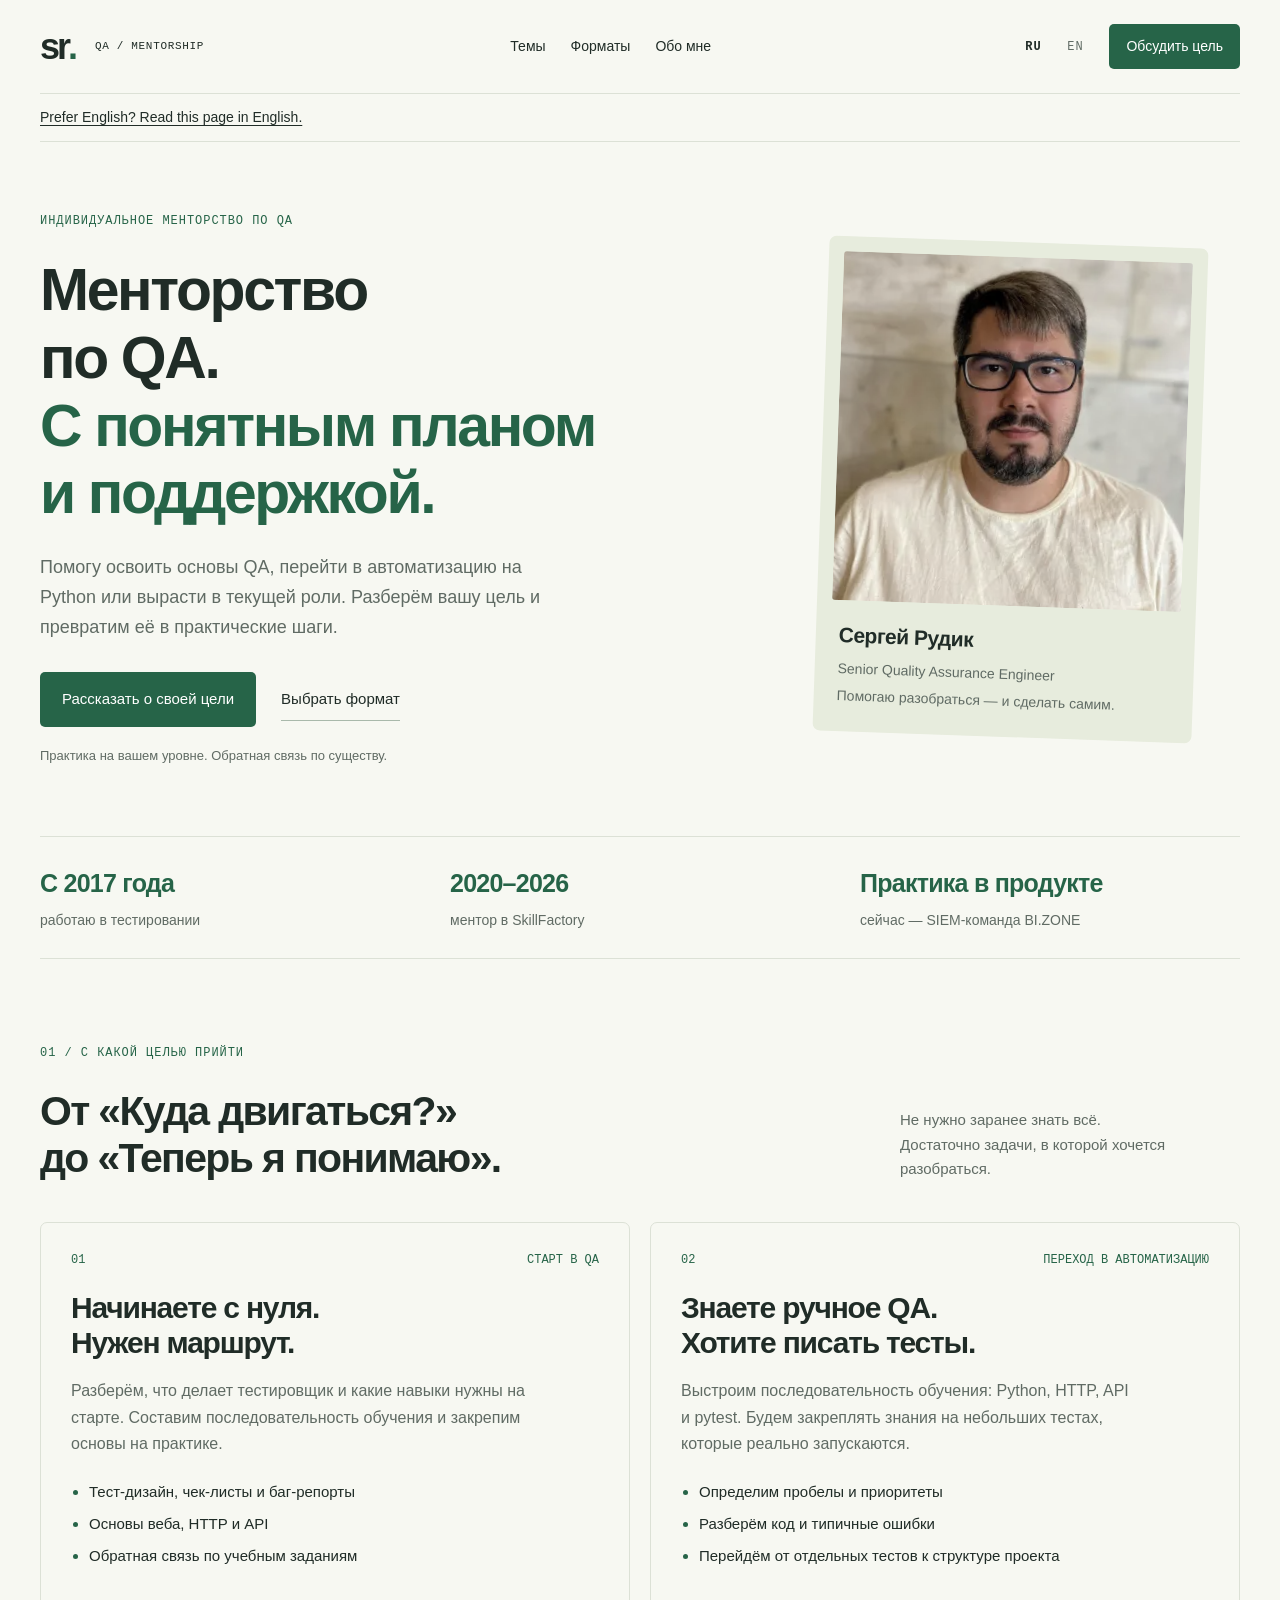
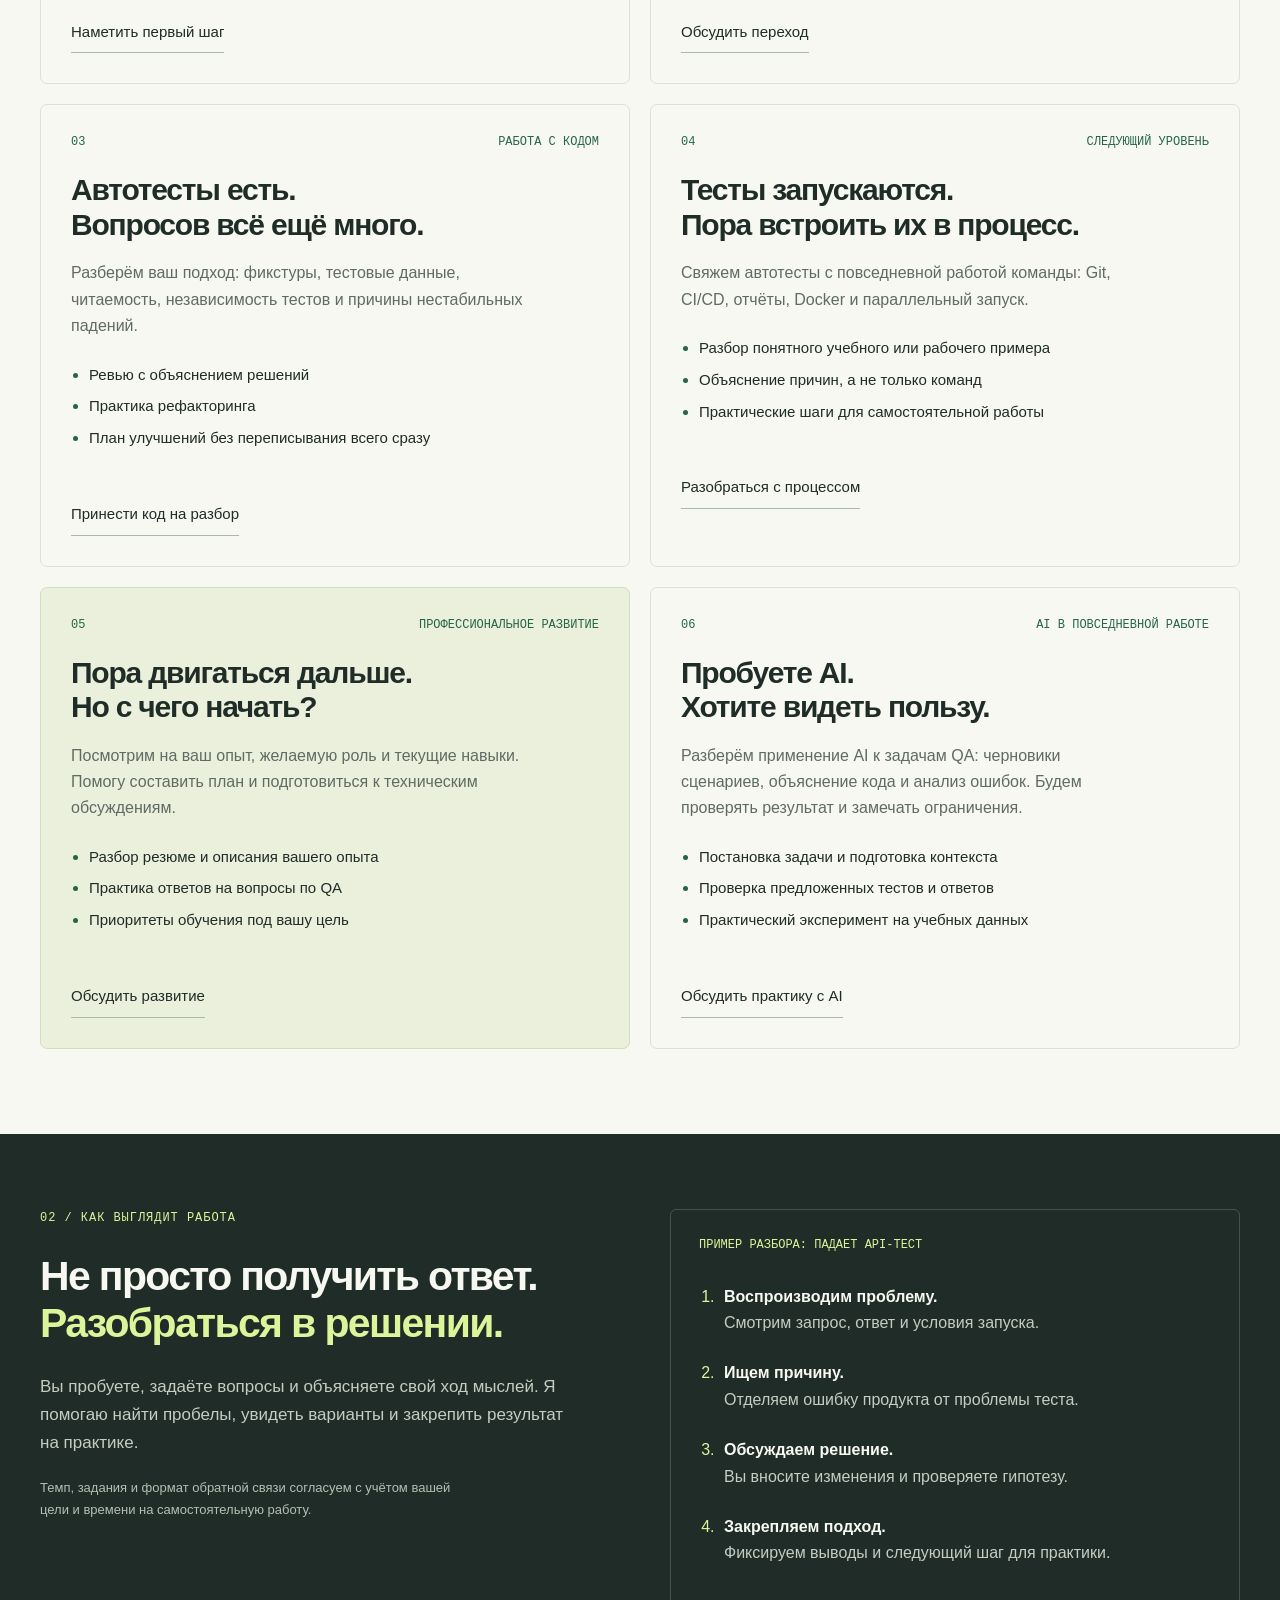
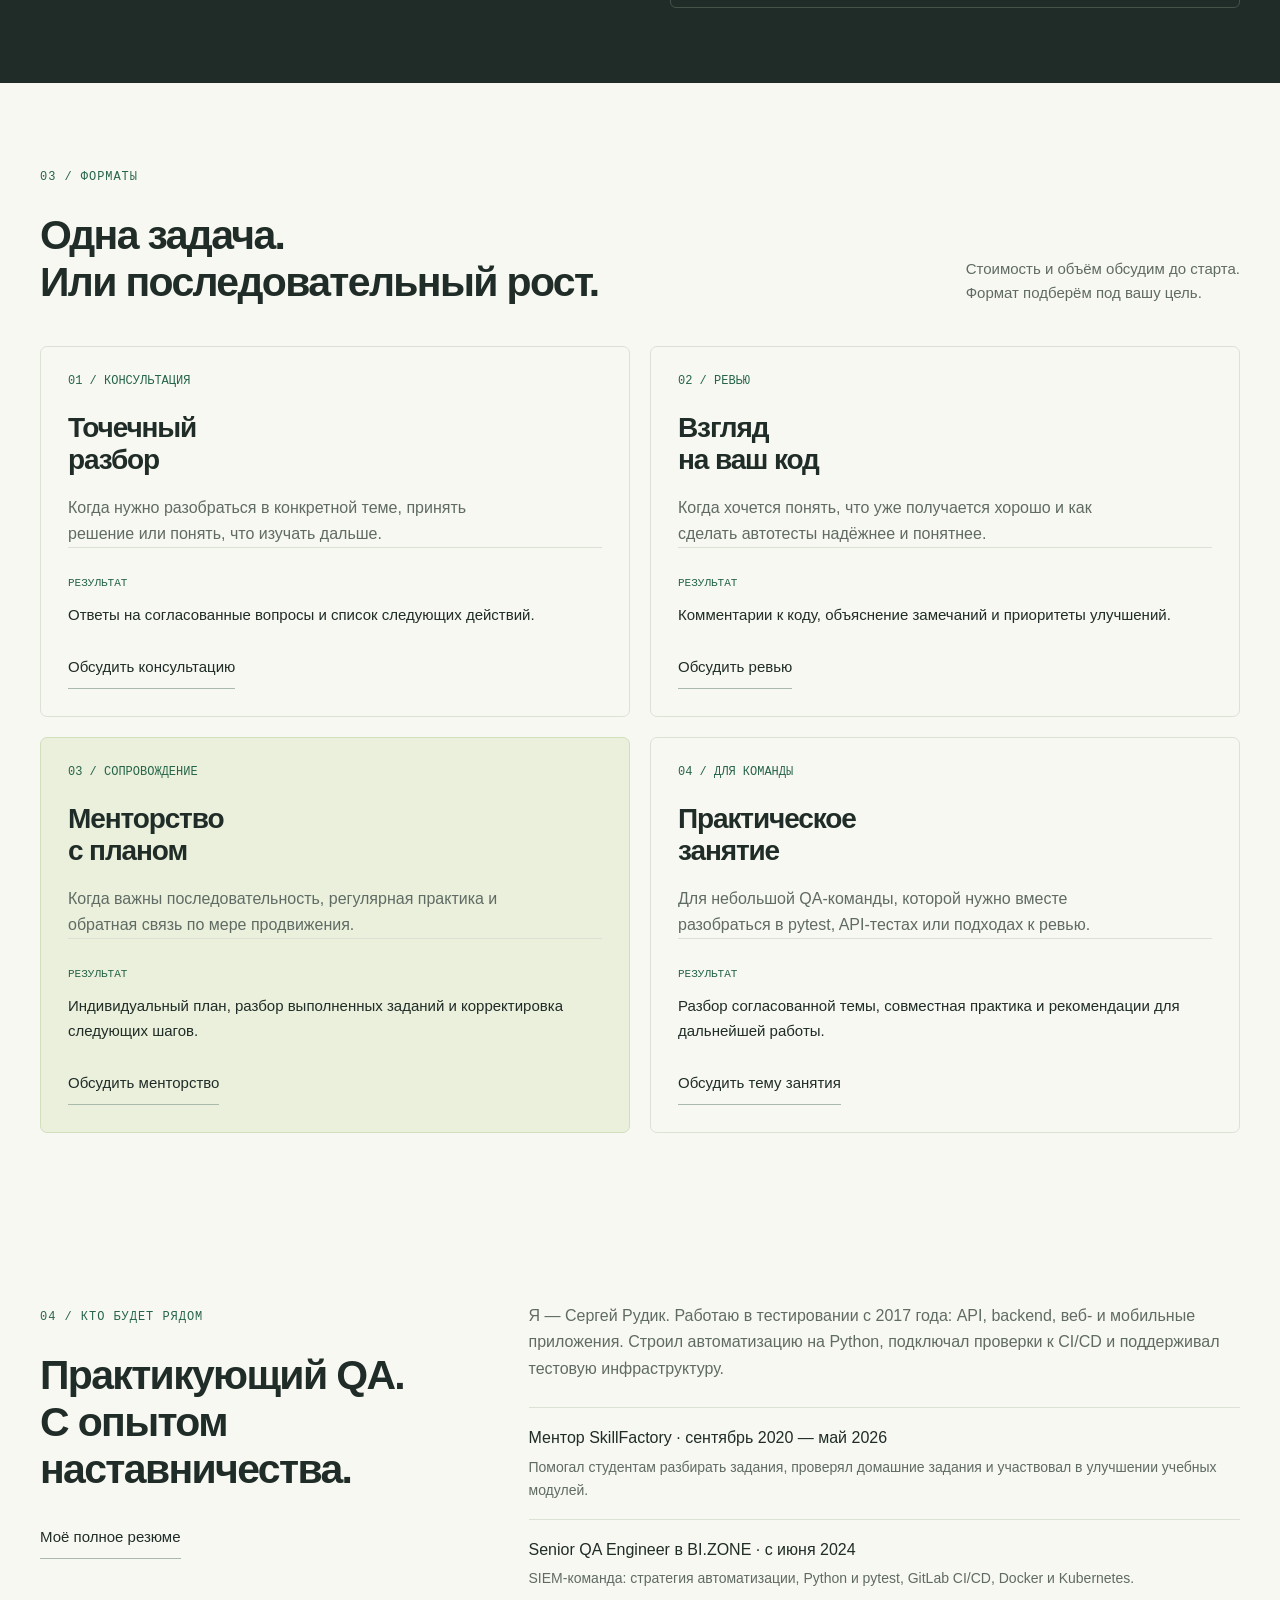
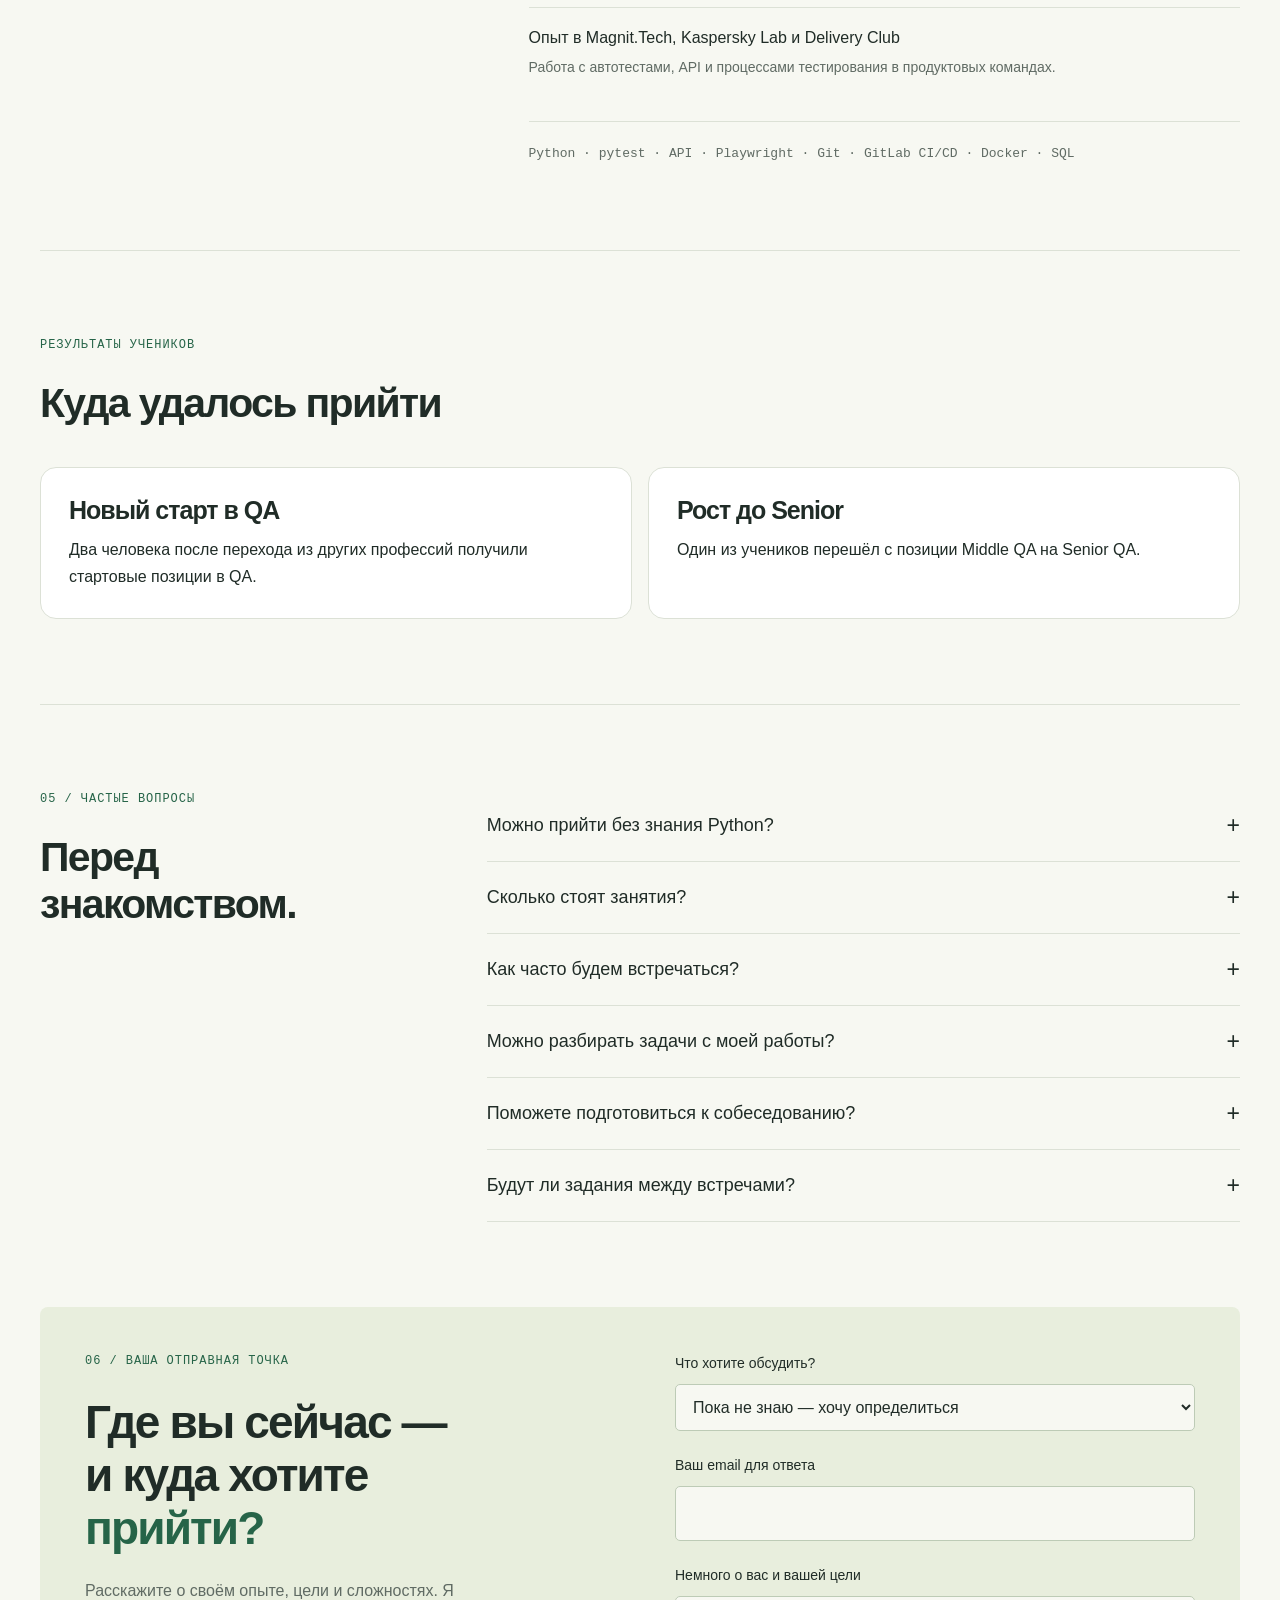
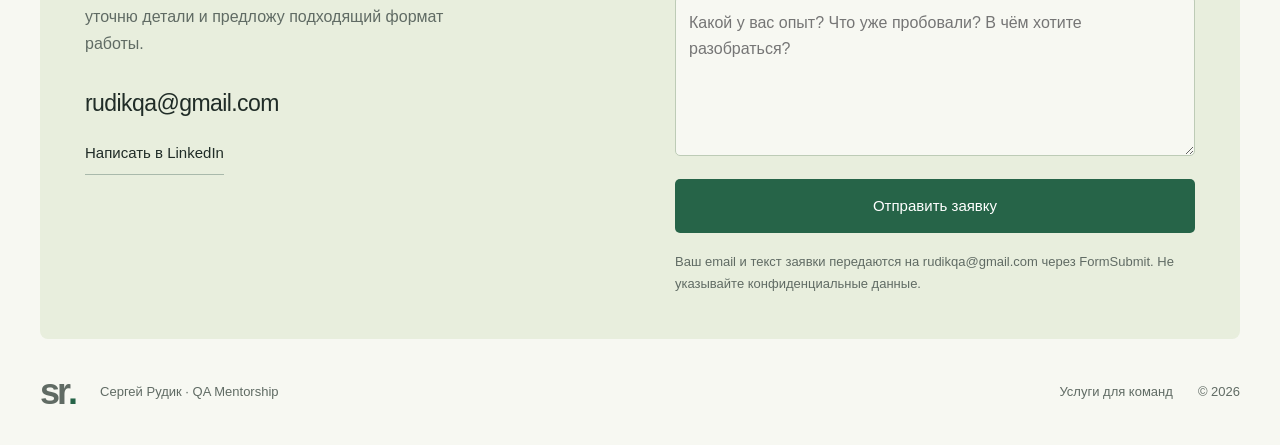
==== commit 668375c9: "Add lead forms and verified case examples" ====
--- a/index.html
+++ b/index.html
@@ -15,6 +15,8 @@
 <meta name="twitter:title" content="Ментор по QA и Python: обучение автотестам — Сергей Рудик">
 <meta name="twitter:description" content="Индивидуальное менторство по QA и автоматизации на Python: старт с нуля, pytest, ревью кода, CI/CD и подготовка к интервью. Стоимость обсуждается индивидуально.">
 <script type="application/ld+json">{"@context":"https://schema.org","@graph":[{"@type":"Person","@id":"https://rudik.dev/#sergei-rudik","name":"Сергей Рудик","url":"https://rudik.dev/","jobTitle":"Senior Quality Assurance Engineer","sameAs":["https://www.linkedin.com/in/sergei-rudik","https://github.com/sergeyrudik","https://medium.com/@rudikqa"]},{"@type":"WebSite","@id":"https://mentor.rudik.dev/#website","url":"https://mentor.rudik.dev/","name":"QA Mentorship — Sergei Rudik","inLanguage":["ru","en"],"publisher":{"@id":"https://rudik.dev/#sergei-rudik"}},{"@type":"WebPage","@id":"https://mentor.rudik.dev/#webpage","url":"https://mentor.rudik.dev/","name":"Ментор по QA и Python: обучение автотестам — Сергей Рудик","description":"Индивидуальное менторство по QA и автоматизации на Python: старт с нуля, pytest, ревью кода, CI/CD и подготовка к интервью. Стоимость обсуждается индивидуально.","inLanguage":"ru","isPartOf":{"@id":"https://mentor.rudik.dev/#website"},"about":{"@id":"https://rudik.dev/#sergei-rudik"},"mainEntity":{"@type":"ItemList","itemListElement":[{"@type":"ListItem","position":1,"item":{"@id":"https://mentor.rudik.dev/#offering-1"}},{"@type":"ListItem","position":2,"item":{"@id":"https://mentor.rudik.dev/#offering-2"}},{"@type":"ListItem","position":3,"item":{"@id":"https://mentor.rudik.dev/#offering-3"}},{"@type":"ListItem","position":4,"item":{"@id":"https://mentor.rudik.dev/#offering-4"}}]}},{"@type":"Service","@id":"https://mentor.rudik.dev/#offering-1","name":"Консультация по QA","serviceType":"Консультация по QA","url":"https://mentor.rudik.dev/#formats","provider":{"@id":"https://rudik.dev/#sergei-rudik"},"availableChannel":{"@type":"ServiceChannel","serviceUrl":"https://mentor.rudik.dev/#contact"}},{"@type":"Service","@id":"https://mentor.rudik.dev/#offering-2","name":"Ревью автотестов","serviceType":"Ревью автотестов","url":"https://mentor.rudik.dev/#formats","provider":{"@id":"https://rudik.dev/#sergei-rudik"},"availableChannel":{"@type":"ServiceChannel","serviceUrl":"https://mentor.rudik.dev/#contact"}},{"@type":"Service","@id":"https://mentor.rudik.dev/#offering-3","name":"Индивидуальное менторство по QA","serviceType":"Индивидуальное менторство по QA","url":"https://mentor.rudik.dev/#formats","provider":{"@id":"https://rudik.dev/#sergei-rudik"},"availableChannel":{"@type":"ServiceChannel","serviceUrl":"https://mentor.rudik.dev/#contact"}},{"@type":"Service","@id":"https://mentor.rudik.dev/#offering-4","name":"Практическое занятие для QA-команды","serviceType":"Практическое занятие для QA-команды","url":"https://mentor.rudik.dev/#formats","provider":{"@id":"https://rudik.dev/#sergei-rudik"},"availableChannel":{"@type":"ServiceChannel","serviceUrl":"https://mentor.rudik.dev/#contact"}}]}</script>
+<script src="assets/analytics.js" defer></script>
+<script async src="https://www.googletagmanager.com/gtag/js?id=G-B4XR81HWTY"></script>
 </head>
 <body>
 <a class="skip" href="#main">К содержимому</a>
@@ -39,7 +41,8 @@
 <article class="service"><div class="card-top"><span>04 / ДЛЯ КОМАНДЫ</span></div><h3>Практическое<br> занятие</h3><p>Для небольшой QA-команды, которой нужно вместе разобраться в pytest, API-тестах или подходах к ревью.</p><div class="deliverable"><span>РЕЗУЛЬТАТ</span><p>Разбор согласованной темы, совместная практика и рекомендации для дальнейшей работы.</p></div><a class="link" href="#contact" data-topic="Занятие для команды">Обсудить тему занятия</a></article>
 </div></section>
 <section class="wrap section about mentor-about" id="about"><div><p class="eyebrow">04 / КТО БУДЕТ РЯДОМ</p><h2>Практикующий QA.<br> С опытом<br> наставничества.</h2><a class="link" href="https://rudik.dev/" style="margin-top:24px">Моё полное резюме</a></div><div><p class="about-copy">Я — Сергей Рудик. Работаю в тестировании с 2017 года: API, backend, веб- и мобильные приложения. Строил автоматизацию на Python, подключал проверки к CI/CD и поддерживал тестовую инфраструктуру.</p><ul class="experience-list"><li>Ментор SkillFactory · сентябрь 2020 — май 2026<span>Помогал студентам разбирать задания, проверял домашние задания и участвовал в улучшении учебных модулей.</span></li><li>Senior QA Engineer в BI.ZONE · с июня 2024<span>SIEM-команда: стратегия автоматизации, Python и pytest, GitLab CI/CD, Docker и Kubernetes.</span></li><li>Опыт в Magnit.Tech, Kaspersky Lab и Delivery Club<span>Работа с автотестами, API и процессами тестирования в продуктовых командах.</span></li></ul><div class="tech">Python · pytest · API · Playwright · Git · GitLab CI/CD · Docker · SQL</div></div></section>
+<section class="wrap section" id="results"><div class="section-head"><div><p class="eyebrow">РЕЗУЛЬТАТЫ УЧЕНИКОВ</p><h2>Куда удалось прийти</h2></div></div><div class="case-grid"><article class="case-card"><h3>Новый старт в QA</h3><p>Два человека после перехода из других профессий получили стартовые позиции в QA.</p></article><article class="case-card"><h3>Рост до Senior</h3><p>Один из учеников перешёл с позиции Middle QA на Senior QA.</p></article></div></section>
 <section class="wrap section faq"><div><p class="eyebrow">05 / ЧАСТЫЕ ВОПРОСЫ</p><h2>Перед знакомством.</h2></div><div><details><summary>Можно прийти без знания Python?</summary><p>Да. Если у вас уже есть база ручного тестирования, начнём с основ Python и постепенно перейдём к автотестам. Если вы только знакомитесь с QA, сначала обсудим исходный уровень и подходящий маршрут.</p></details><details><summary>Сколько стоят занятия?</summary><p>Стоимость зависит от формата и объёма: консультация, ревью или сопровождение. После знакомства согласуем цену и состав работы до начала занятий.</p></details><details><summary>Как часто будем встречаться?</summary><p>Частоту и продолжительность встреч согласуем с учётом вашей цели, расписания и времени на практику. Для разовой задачи можно начать с одной консультации.</p></details><details><summary>Можно разбирать задачи с моей работы?</summary><p>Да, если у вас есть право делиться материалами. Подойдут обезличенные примеры без ключей, персональных данных и закрытой информации компании.</p></details><details><summary>Поможете подготовиться к собеседованию?</summary><p>Можем разобрать ваш опыт и резюме, потренировать ответы на технические вопросы и определить темы для подготовки. Результат отбора зависит от ваших навыков, требований вакансии и решения работодателя.</p></details><details><summary>Будут ли задания между встречами?</summary><p>В регулярном менторстве — по договорённости. Подберём посильную практику и разберём результат. Время и канал обратной связи согласуем заранее.</p></details></div></section>
-<section class="wrap contact mentor-contact" id="contact"><div><p class="eyebrow">06 / ВАША ОТПРАВНАЯ ТОЧКА</p><h2>Где вы сейчас —<br> и куда хотите<br> <span>прийти?</span></h2><p>Расскажите о своём опыте, цели и сложностях. Я уточню детали и предложу подходящий формат работы.</p><a class="email" href="mailto:rudikqa@gmail.com">rudikqa@gmail.com</a><a class="link" href="https://www.linkedin.com/in/sergei-rudik">Написать в LinkedIn</a></div><form id="brief"><label for="topic">Что хотите обсудить?</label><select id="topic" name="topic"><option>Пока не знаю — хочу определиться</option><option>Старт в QA с нуля</option><option>Переход в автоматизацию</option><option>Ревью автотестов</option><option>CI/CD и инфраструктура тестов</option><option>План развития и подготовка к интервью</option><option>Разовая консультация</option><option>Регулярное менторство</option><option>AI-инструменты для QA</option><option>Занятие для команды</option></select><label for="task">Немного о вас и вашей цели</label><textarea id="task" name="task" rows="5" maxlength="2000" required placeholder="Какой у вас опыт? Что уже пробовали? В чём хотите разобраться?"></textarea><button class="button" type="submit" disabled>Подготовить письмо</button><p class="micro">Откроется ваша почта с черновиком. Отправку подтверждаете вы.</p><p id="form-status" role="status"></p><noscript><p>Напишите напрямую на <a href="mailto:rudikqa@gmail.com">rudikqa@gmail.com</a>, указав свой опыт и цель.</p></noscript></form></section>
+<section class="wrap contact mentor-contact" id="contact"><div><p class="eyebrow">06 / ВАША ОТПРАВНАЯ ТОЧКА</p><h2>Где вы сейчас —<br> и куда хотите<br> <span>прийти?</span></h2><p>Расскажите о своём опыте, цели и сложностях. Я уточню детали и предложу подходящий формат работы.</p><a class="email" href="mailto:rudikqa@gmail.com">rudikqa@gmail.com</a><a class="link" href="https://www.linkedin.com/in/sergei-rudik">Написать в LinkedIn</a></div><form id="brief" action="https://formsubmit.co/rudikqa@gmail.com" method="POST"><input type="hidden" name="_subject" value="QA mentorship — RU inquiry"><input type="hidden" name="_next" value="https://mentor.rudik.dev/thanks.html"><input type="text" name="_honey" tabindex="-1" autocomplete="off" aria-hidden="true" style="position:absolute;left:-9999px" value=""><label for="topic">Что хотите обсудить?</label><select id="topic" name="topic"><option>Пока не знаю — хочу определиться</option><option>Старт в QA с нуля</option><option>Переход в автоматизацию</option><option>Ревью автотестов</option><option>CI/CD и инфраструктура тестов</option><option>План развития и подготовка к интервью</option><option>Разовая консультация</option><option>Регулярное менторство</option><option>AI-инструменты для QA</option><option>Занятие для команды</option></select><label for="email">Ваш email для ответа</label><input id="email" type="email" name="email" autocomplete="email" maxlength="254" required><label for="task">Немного о вас и вашей цели</label><textarea id="task" name="task" rows="5" maxlength="2000" required placeholder="Какой у вас опыт? Что уже пробовали? В чём хотите разобраться?"></textarea><button class="button" type="submit">Отправить заявку</button><p class="micro">Ваш email и текст заявки передаются на rudikqa@gmail.com через <a href="https://formsubmit.co/" target="_blank" rel="noopener noreferrer">FormSubmit</a>. Не указывайте конфиденциальные данные.</p></form></section>
 </main><footer class="wrap"><a class="brand" href="https://rudik.dev/">sr<span>.</span></a><p>Сергей Рудик · QA Mentorship</p><a href="https://qa.rudik.dev/">Услуги для команд</a><span>© 2026</span></footer>
 </body></html>
--- a/assets/styles.css
+++ b/assets/styles.css
@@ -1,4 +1,4 @@
-:root{--paper:#f7f8f2;--ink:#202c27;--muted:#606b64;--green:#266448;--lime:#dcf59b;--line:#dce1d6;--mono:ui-monospace,SFMono-Regular,Consolas,monospace}*{box-sizing:border-box}html{scroll-behavior:smooth;scroll-padding-top:24px}body{margin:0;background:var(--paper);color:var(--ink);font-family:-apple-system,BlinkMacSystemFont,"Segoe UI",sans-serif;font-size:16px;line-height:1.65;-webkit-font-smoothing:antialiased}a{color:inherit;text-decoration:none}a:hover{color:var(--green)}a:focus-visible,button:focus-visible,summary:focus-visible,input:focus-visible,select:focus-visible,textarea:focus-visible{outline:3px solid #4d9464;outline-offset:5px}h1,h2,h3,p{margin:0}h1,h2,h3{letter-spacing:-.04em;line-height:1.15;font-weight:600}h1{font-size:clamp(38px,4.3vw,64px)}h2{font-size:clamp(29px,3.2vw,43px)}h3{font-size:25px}h1 span{color:var(--green)}.wrap{width:min(1200px,100% - 80px);margin-inline:auto}.header{display:flex;align-items:center;justify-content:space-between;gap:25px;padding-block:24px;border-bottom:1px solid var(--line)}.brand{font-size:36px;font-weight:750;line-height:1;letter-spacing:-3px;display:flex;align-items:center}.brand>span{color:var(--green)}.brand small{font-family:var(--mono);font-size:11px;font-weight:400;letter-spacing:.06em;margin-left:20px}nav{display:flex;gap:25px;font-size:14px}.button{display:inline-flex;align-items:center;justify-content:center;background:var(--green);color:#fff;border:0;border-radius:5px;padding:15px 22px;font:inherit;font-size:15px;font-weight:500;cursor:pointer;transition:background .2s,transform .2s}.button:hover{color:white;background:#194c34;transform:translateY(-2px)}.button.small{font-size:14px;padding:11px 17px}.hero{display:grid;grid-template-columns:1.4fr 1fr;gap:65px;padding-block:70px}.eyebrow{font:12px/1.6 var(--mono);letter-spacing:.08em;color:var(--green);margin-bottom:25px}.intro{font-size:18px;max-width:530px;color:var(--muted);margin-top:26px}.actions{display:flex;align-items:center;flex-wrap:wrap;gap:25px;margin-top:30px}.link{display:inline-block;border-bottom:1px solid #a9b9ab;padding-block:8px;font-size:15px}.micro{font-size:13px;color:var(--muted);margin-top:18px}.hero-panel{background:#e9eddf;border:1px solid #d7dfca;border-radius:8px;padding:28px 30px;align-self:center;transform:rotate(1deg)}.panel-top{display:flex;justify-content:space-between;gap:15px;font:11px var(--mono);color:var(--green)}.hero-panel h2{font-size:34px;margin-top:24px}.pipeline{padding:0;list-style:none;margin:30px 0 20px}.pipeline li{display:flex;gap:16px;padding:15px 0;border-top:1px solid #cbd5bf}.pipeline li>span{font:12px var(--mono);padding-top:5px;color:var(--green)}.pipeline strong{font-size:16px;font-weight:550}.pipeline p{font-size:13px;color:var(--muted);margin-top:3px}.panel-footer{font:12px var(--mono);border-top:1px solid #cbd5bf;padding-top:18px;color:var(--green)}.credibility{border-block:1px solid var(--line);padding-block:25px}.credibility p,.credibility small{font-size:12px;color:var(--muted)}.credibility>div{display:flex;flex-wrap:wrap;justify-content:space-between;gap:20px;margin:15px 0}.credibility>div span{font-size:25px;font-weight:600;letter-spacing:-.04em}.section{padding-block:85px}.section-head{display:flex;justify-content:space-between;align-items:flex-end;gap:35px;margin-bottom:40px}.section-head>p{max-width:340px;color:var(--muted);font-size:15px}.service-grid{display:grid;grid-template-columns:1fr 1fr;gap:20px}.service{border:1px solid var(--line);border-radius:7px;padding:30px;display:flex;flex-direction:column}.card-top{display:flex;justify-content:space-between;gap:14px;font:12px var(--mono);color:var(--green);margin-bottom:24px}.tag{font-size:11px;text-align:right}.service h3{font-size:30px;margin-bottom:18px}.service>p{color:var(--muted);max-width:460px}.service ul{padding-left:18px;margin:23px 0;font-size:15px}.service li+li{margin-top:7px}.service li::marker{color:var(--green)}.deliverable{border-top:1px solid var(--line);padding-top:20px;margin-top:auto}.deliverable>span{font:11px var(--mono);color:var(--green)}.deliverable p{margin-top:8px;font-size:15px}.service>.link{align-self:flex-start;margin-top:20px}.service.accent{background:#eaf0dc;border-color:#d2dfbc}.ai-section{background:var(--ink);color:var(--paper);padding-block:75px}.ai-layout{display:grid;grid-template-columns:1fr 1fr;gap:75px}.ai-section .eyebrow,.ai-section h2 span{color:var(--lime)}.ai-section .intro{color:#c4cdc3;font-size:17px}.button.light{background:var(--lime);color:var(--ink);margin-top:30px}.button.light:hover{background:#c9e780}.ai-note{font-size:13px;color:#b4bfb4;max-width:430px;margin-top:20px}.ai-cases article{display:flex;gap:20px;padding:25px 0;border-top:1px solid #465249}.ai-cases article>span{font:12px var(--mono);color:var(--lime);padding-top:5px}.ai-cases h3{font-size:22px}.ai-cases p{color:#c4cdc3;font-size:15px;margin-top:10px}.ai-cases .ai-rule{font-size:13px;background:#2d3b32;border-radius:4px;padding:18px}.about{display:grid;grid-template-columns:1fr 2fr;gap:70px;border-bottom:1px solid var(--line)}.profile img{display:block;width:100%;max-width:280px;height:auto;aspect-ratio:1;object-fit:cover;border-radius:6px;filter:saturate(.6)}.profile>p{font-size:20px;line-height:1.5;margin-top:20px;font-weight:600}.profile span{display:block;font-size:13px;color:var(--muted);font-weight:400}.profile .link{margin-top:12px}.about-copy{color:var(--muted);margin-top:25px}.metrics{display:grid;grid-template-columns:1fr 1fr 1.3fr;gap:22px;margin-top:35px}.metrics strong{font-size:36px;font-weight:550;letter-spacing:-.045em;color:var(--green)}.metrics p{font-size:14px;color:var(--muted);margin-top:5px}.tech{font:13px/1.8 var(--mono);border-top:1px solid var(--line);padding-top:20px;margin-top:25px;color:var(--muted)}.steps{display:grid;grid-template-columns:repeat(4,1fr);gap:30px}.steps article{border-top:2px solid var(--green);padding-top:22px}.steps span{font:11px var(--mono);color:var(--green)}.steps h3{font-size:21px;margin-top:18px}.steps p{font-size:15px;color:var(--muted);margin-top:13px}.faq{display:grid;grid-template-columns:1fr 2fr;gap:70px;border-top:1px solid var(--line)}details{border-bottom:1px solid var(--line)}summary{cursor:pointer;list-style:none;font-size:18px;line-height:1.5;padding:22px 30px 22px 0;position:relative}summary::-webkit-details-marker{display:none}summary::after{content:'+';position:absolute;right:0;font-size:23px;font-weight:400;top:18px}details[open] summary::after{content:'−'}details>p{padding-bottom:25px;color:var(--muted);font-size:15px}.contact{background:#e8eedd;border-radius:8px;padding:45px;display:grid;grid-template-columns:1fr 1fr;gap:70px}.contact h2 span{color:var(--green)}.contact>div>p:not(.eyebrow){margin-top:23px;color:var(--muted);max-width:400px}.email{display:block;font-size:23px;margin-top:28px;letter-spacing:-.025em}.contact .link{margin-top:10px}form{align-self:center}label{display:block;font-size:14px;margin-bottom:9px}select,textarea{display:block;width:100%;background:var(--paper);border:1px solid #bdcbb6;border-radius:5px;padding:13px;color:var(--ink);font:inherit;font-size:16px;margin-bottom:23px}textarea{resize:vertical;min-height:140px}form .button{width:100%}#form-status{font-size:14px;color:var(--green);margin-top:14px}footer{display:flex;align-items:center;gap:25px;padding-block:35px;font-size:13px;color:var(--muted)}footer>a:nth-last-child(2){margin-left:auto}.skip{position:fixed;z-index:10;top:10px;left:10px;background:var(--ink);color:white;padding:10px 20px;transform:translateY(-150%)}.skip:focus{transform:translateY(0);color:white}::selection{background:var(--lime);color:var(--ink)}
+:root{--paper:#f7f8f2;--ink:#202c27;--muted:#606b64;--green:#266448;--lime:#dcf59b;--line:#dce1d6;--mono:ui-monospace,SFMono-Regular,Consolas,monospace}*{box-sizing:border-box}html{scroll-behavior:smooth;scroll-padding-top:24px}body{margin:0;background:var(--paper);color:var(--ink);font-family:-apple-system,BlinkMacSystemFont,"Segoe UI",sans-serif;font-size:16px;line-height:1.65;-webkit-font-smoothing:antialiased}a{color:inherit;text-decoration:none}a:hover{color:var(--green)}a:focus-visible,button:focus-visible,summary:focus-visible,input:focus-visible,select:focus-visible,textarea:focus-visible{outline:3px solid #4d9464;outline-offset:5px}h1,h2,h3,p{margin:0}h1,h2,h3{letter-spacing:-.04em;line-height:1.15;font-weight:600}h1{font-size:clamp(38px,4.3vw,64px)}h2{font-size:clamp(29px,3.2vw,43px)}h3{font-size:25px}h1 span{color:var(--green)}.wrap{width:min(1200px,100% - 80px);margin-inline:auto}.header{display:flex;align-items:center;justify-content:space-between;gap:25px;padding-block:24px;border-bottom:1px solid var(--line)}.brand{font-size:36px;font-weight:750;line-height:1;letter-spacing:-3px;display:flex;align-items:center}.brand>span{color:var(--green)}.brand small{font-family:var(--mono);font-size:11px;font-weight:400;letter-spacing:.06em;margin-left:20px}nav{display:flex;gap:25px;font-size:14px}.button{display:inline-flex;align-items:center;justify-content:center;background:var(--green);color:#fff;border:0;border-radius:5px;padding:15px 22px;font:inherit;font-size:15px;font-weight:500;cursor:pointer;transition:background .2s,transform .2s}.button:hover{color:white;background:#194c34;transform:translateY(-2px)}.button.small{font-size:14px;padding:11px 17px}.hero{display:grid;grid-template-columns:1.4fr 1fr;gap:65px;padding-block:70px}.eyebrow{font:12px/1.6 var(--mono);letter-spacing:.08em;color:var(--green);margin-bottom:25px}.intro{font-size:18px;max-width:530px;color:var(--muted);margin-top:26px}.actions{display:flex;align-items:center;flex-wrap:wrap;gap:25px;margin-top:30px}.link{display:inline-block;border-bottom:1px solid #a9b9ab;padding-block:8px;font-size:15px}.micro{font-size:13px;color:var(--muted);margin-top:18px}.hero-panel{background:#e9eddf;border:1px solid #d7dfca;border-radius:8px;padding:28px 30px;align-self:center;transform:rotate(1deg)}.panel-top{display:flex;justify-content:space-between;gap:15px;font:11px var(--mono);color:var(--green)}.hero-panel h2{font-size:34px;margin-top:24px}.pipeline{padding:0;list-style:none;margin:30px 0 20px}.pipeline li{display:flex;gap:16px;padding:15px 0;border-top:1px solid #cbd5bf}.pipeline li>span{font:12px var(--mono);padding-top:5px;color:var(--green)}.pipeline strong{font-size:16px;font-weight:550}.pipeline p{font-size:13px;color:var(--muted);margin-top:3px}.panel-footer{font:12px var(--mono);border-top:1px solid #cbd5bf;padding-top:18px;color:var(--green)}.credibility{border-block:1px solid var(--line);padding-block:25px}.credibility p,.credibility small{font-size:12px;color:var(--muted)}.credibility>div{display:flex;flex-wrap:wrap;justify-content:space-between;gap:20px;margin:15px 0}.credibility>div span{font-size:25px;font-weight:600;letter-spacing:-.04em}.section{padding-block:85px}.section-head{display:flex;justify-content:space-between;align-items:flex-end;gap:35px;margin-bottom:40px}.section-head>p{max-width:340px;color:var(--muted);font-size:15px}.service-grid{display:grid;grid-template-columns:1fr 1fr;gap:20px}.service{border:1px solid var(--line);border-radius:7px;padding:30px;display:flex;flex-direction:column}.card-top{display:flex;justify-content:space-between;gap:14px;font:12px var(--mono);color:var(--green);margin-bottom:24px}.tag{font-size:11px;text-align:right}.service h3{font-size:30px;margin-bottom:18px}.service>p{color:var(--muted);max-width:460px}.service ul{padding-left:18px;margin:23px 0;font-size:15px}.service li+li{margin-top:7px}.service li::marker{color:var(--green)}.deliverable{border-top:1px solid var(--line);padding-top:20px;margin-top:auto}.deliverable>span{font:11px var(--mono);color:var(--green)}.deliverable p{margin-top:8px;font-size:15px}.service>.link{align-self:flex-start;margin-top:20px}.service.accent{background:#eaf0dc;border-color:#d2dfbc}.ai-section{background:var(--ink);color:var(--paper);padding-block:75px}.ai-layout{display:grid;grid-template-columns:1fr 1fr;gap:75px}.ai-section .eyebrow,.ai-section h2 span{color:var(--lime)}.ai-section .intro{color:#c4cdc3;font-size:17px}.button.light{background:var(--lime);color:var(--ink);margin-top:30px}.button.light:hover{background:#c9e780}.ai-note{font-size:13px;color:#b4bfb4;max-width:430px;margin-top:20px}.ai-cases article{display:flex;gap:20px;padding:25px 0;border-top:1px solid #465249}.ai-cases article>span{font:12px var(--mono);color:var(--lime);padding-top:5px}.ai-cases h3{font-size:22px}.ai-cases p{color:#c4cdc3;font-size:15px;margin-top:10px}.ai-cases .ai-rule{font-size:13px;background:#2d3b32;border-radius:4px;padding:18px}.about{display:grid;grid-template-columns:1fr 2fr;gap:70px;border-bottom:1px solid var(--line)}.profile img{display:block;width:100%;max-width:280px;height:auto;aspect-ratio:1;object-fit:cover;border-radius:6px;filter:saturate(.6)}.profile>p{font-size:20px;line-height:1.5;margin-top:20px;font-weight:600}.profile span{display:block;font-size:13px;color:var(--muted);font-weight:400}.profile .link{margin-top:12px}.about-copy{color:var(--muted);margin-top:25px}.metrics{display:grid;grid-template-columns:1fr 1fr 1.3fr;gap:22px;margin-top:35px}.metrics strong{font-size:36px;font-weight:550;letter-spacing:-.045em;color:var(--green)}.metrics p{font-size:14px;color:var(--muted);margin-top:5px}.tech{font:13px/1.8 var(--mono);border-top:1px solid var(--line);padding-top:20px;margin-top:25px;color:var(--muted)}.steps{display:grid;grid-template-columns:repeat(4,1fr);gap:30px}.steps article{border-top:2px solid var(--green);padding-top:22px}.steps span{font:11px var(--mono);color:var(--green)}.steps h3{font-size:21px;margin-top:18px}.steps p{font-size:15px;color:var(--muted);margin-top:13px}.faq{display:grid;grid-template-columns:1fr 2fr;gap:70px;border-top:1px solid var(--line)}details{border-bottom:1px solid var(--line)}summary{cursor:pointer;list-style:none;font-size:18px;line-height:1.5;padding:22px 30px 22px 0;position:relative}summary::-webkit-details-marker{display:none}summary::after{content:'+';position:absolute;right:0;font-size:23px;font-weight:400;top:18px}details[open] summary::after{content:'−'}details>p{padding-bottom:25px;color:var(--muted);font-size:15px}.contact{background:#e8eedd;border-radius:8px;padding:45px;display:grid;grid-template-columns:1fr 1fr;gap:70px}.contact h2 span{color:var(--green)}.contact>div>p:not(.eyebrow){margin-top:23px;color:var(--muted);max-width:400px}.email{display:block;font-size:23px;margin-top:28px;letter-spacing:-.025em}.contact .link{margin-top:10px}form{align-self:center}label{display:block;font-size:14px;margin-bottom:9px}select,textarea,input[type=email]{display:block;width:100%;background:var(--paper);border:1px solid #bdcbb6;border-radius:5px;padding:13px;color:var(--ink);font:inherit;font-size:16px;margin-bottom:23px}textarea{resize:vertical;min-height:140px}form .button{width:100%}#form-status{font-size:14px;color:var(--green);margin-top:14px}footer{display:flex;align-items:center;gap:25px;padding-block:35px;font-size:13px;color:var(--muted)}footer>a:nth-last-child(2){margin-left:auto}.skip{position:fixed;z-index:10;top:10px;left:10px;background:var(--ink);color:white;padding:10px 20px;transform:translateY(-150%)}.skip:focus{transform:translateY(0);color:white}::selection{background:var(--lime);color:var(--ink)}
 @media(max-width:1000px){.wrap{width:calc(100% - 48px)}.brand small{display:none}.hero{gap:35px}.hero-panel{padding:24px}.hero-panel h2{font-size:29px}.ai-layout,.about,.faq,.contact{gap:35px}.metrics{gap:12px}.metrics strong{font-size:28px}.steps{grid-template-columns:1fr 1fr}.contact{padding:30px}}
 @media(max-width:700px){.wrap{width:calc(100% - 36px)}.header{gap:12px;padding-block:18px}nav{display:none}.hero{grid-template-columns:1fr;padding-block:40px;gap:35px}h1{font-size:clamp(35px,7.8vw,52px)}.intro{font-size:17px}.hero-panel{transform:none}.hero-panel h2 br{display:none}.hero-panel h2{font-size:29px}.pipeline{display:grid;grid-template-columns:1fr 1fr;gap:0 15px}.pipeline li{gap:9px}.pipeline strong{font-size:14px}.pipeline p{font-size:13px}.panel-top{font-size:10px}.credibility>div{justify-content:flex-start;gap:12px 25px}.credibility>div span{font-size:21px}.section{padding-block:50px}.section-head{display:block;margin-bottom:27px}.section-head>p{margin-top:20px}.section-head>p br{display:none}.service-grid,.ai-layout,.about,.faq,.contact{grid-template-columns:1fr}.service{padding:25px}.ai-section{padding-block:45px}.ai-layout{gap:30px}.about{gap:35px}.profile{display:grid;grid-template-columns:100px 1fr;gap:0 20px;align-items:center}.profile img{grid-row:1/3}.profile>p{margin-top:0}.profile .link{justify-self:start;margin-top:0}.metrics{gap:13px}.metrics strong{font-size:27px}.metrics p{font-size:12px}.steps{gap:28px 20px}.steps h3{font-size:20px}.steps p{font-size:14px}.faq{gap:10px}.contact{padding:27px;gap:35px}.contact h2 br{display:none}.email{font-size:22px}footer{flex-wrap:wrap;gap:16px;font-size:12px}footer>a:nth-last-child(2){margin-left:0}footer>span{margin-left:auto}.eyebrow{margin-bottom:18px;font-size:11px}}
 @media(prefers-reduced-motion:reduce){html{scroll-behavior:auto}*{transition:none!important}}
@@ -21,3 +21,6 @@
 .lang a{display:inline-flex;align-items:center;justify-content:center;min-width:32px;min-height:44px}.header{flex-wrap:wrap}.header-actions{max-width:100%;flex-wrap:wrap}.header-actions .button{white-space:normal}button:disabled{opacity:.6;cursor:not-allowed}
 
 .language-suggestion{font-size:14px;padding-block:12px;border-bottom:1px solid var(--line)}.language-suggestion a{text-decoration:underline;text-underline-offset:3px}.language-suggestion[hidden]{display:none}
+
+/* Case studies and lead form */
+.case-grid{display:grid;grid-template-columns:repeat(2,minmax(0,1fr));gap:16px}.case-card{border:1px solid var(--line);border-radius:16px;padding:28px;background:var(--surface,#fff)}.case-card h3{margin:0 0 12px}.case-card p{margin:0;line-height:1.65}.contact input[type=email]{width:100%}@media(max-width:700px){.case-grid{grid-template-columns:1fr}}
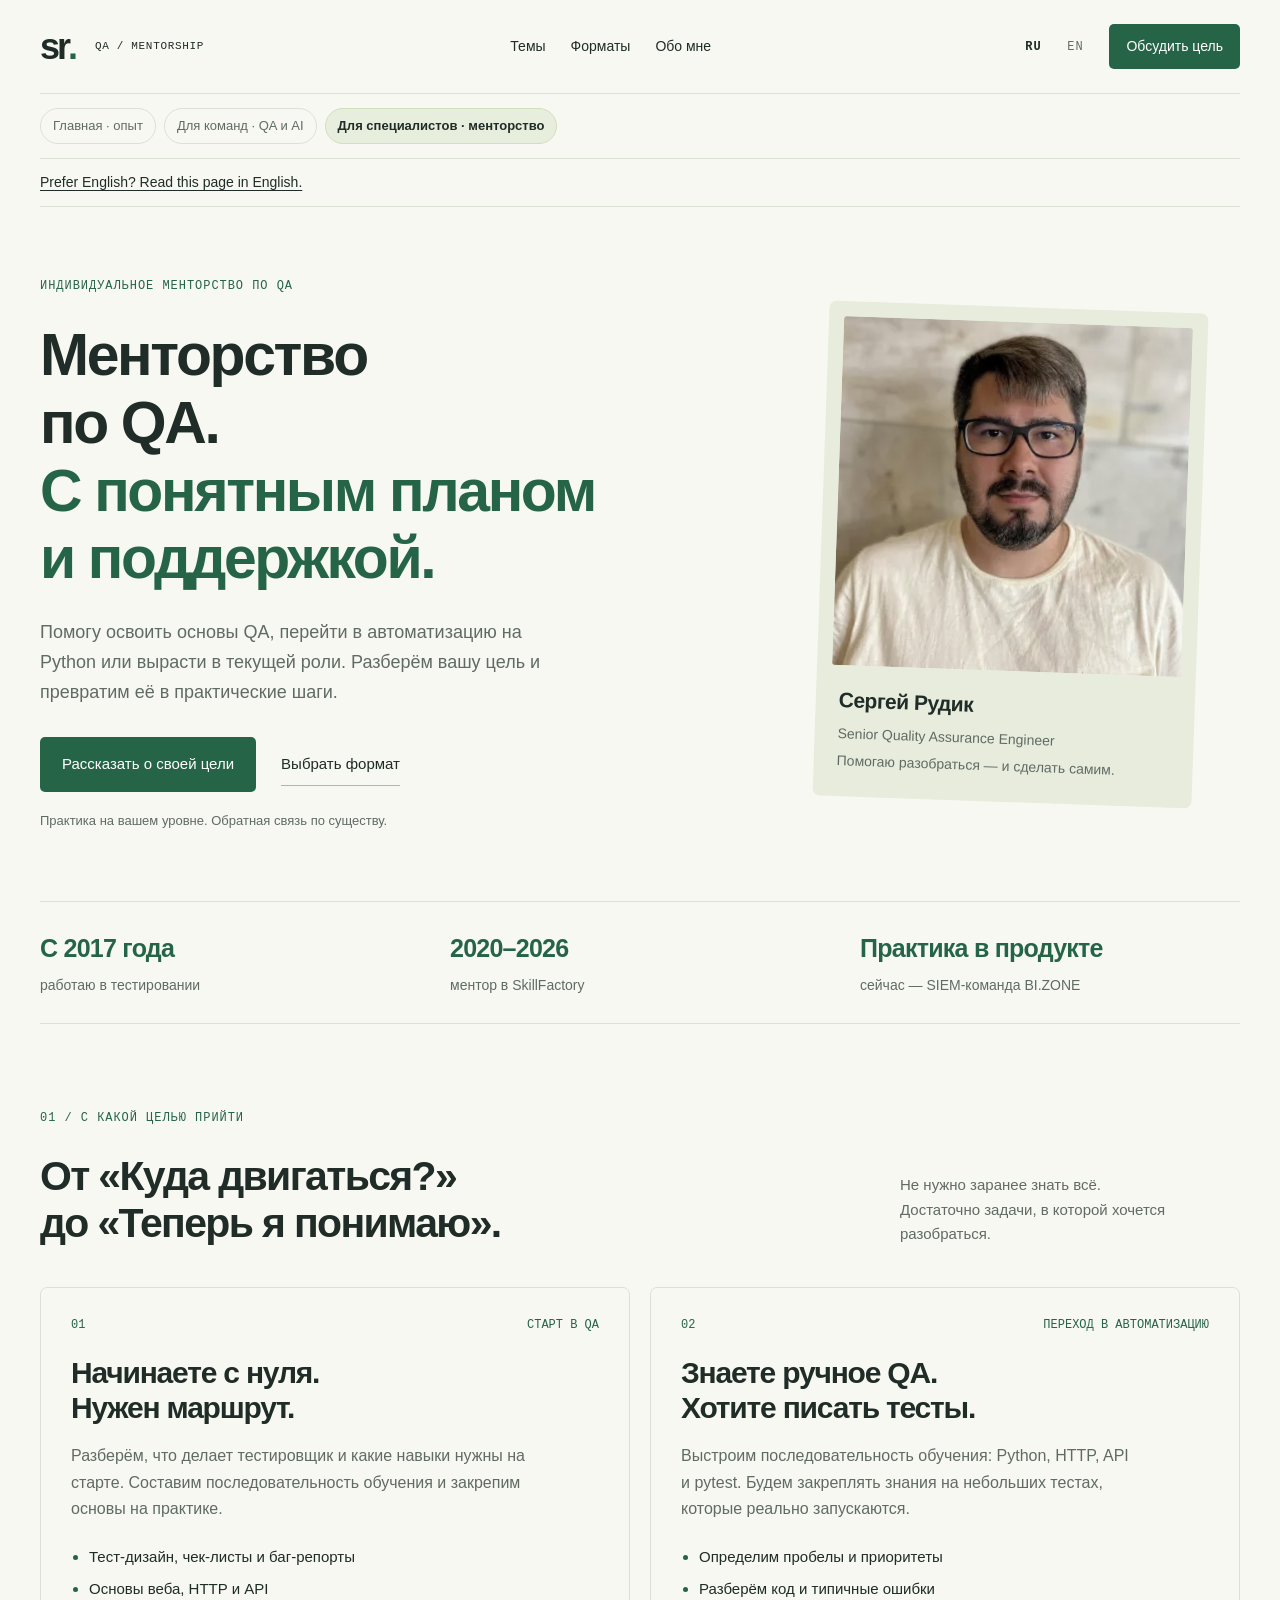
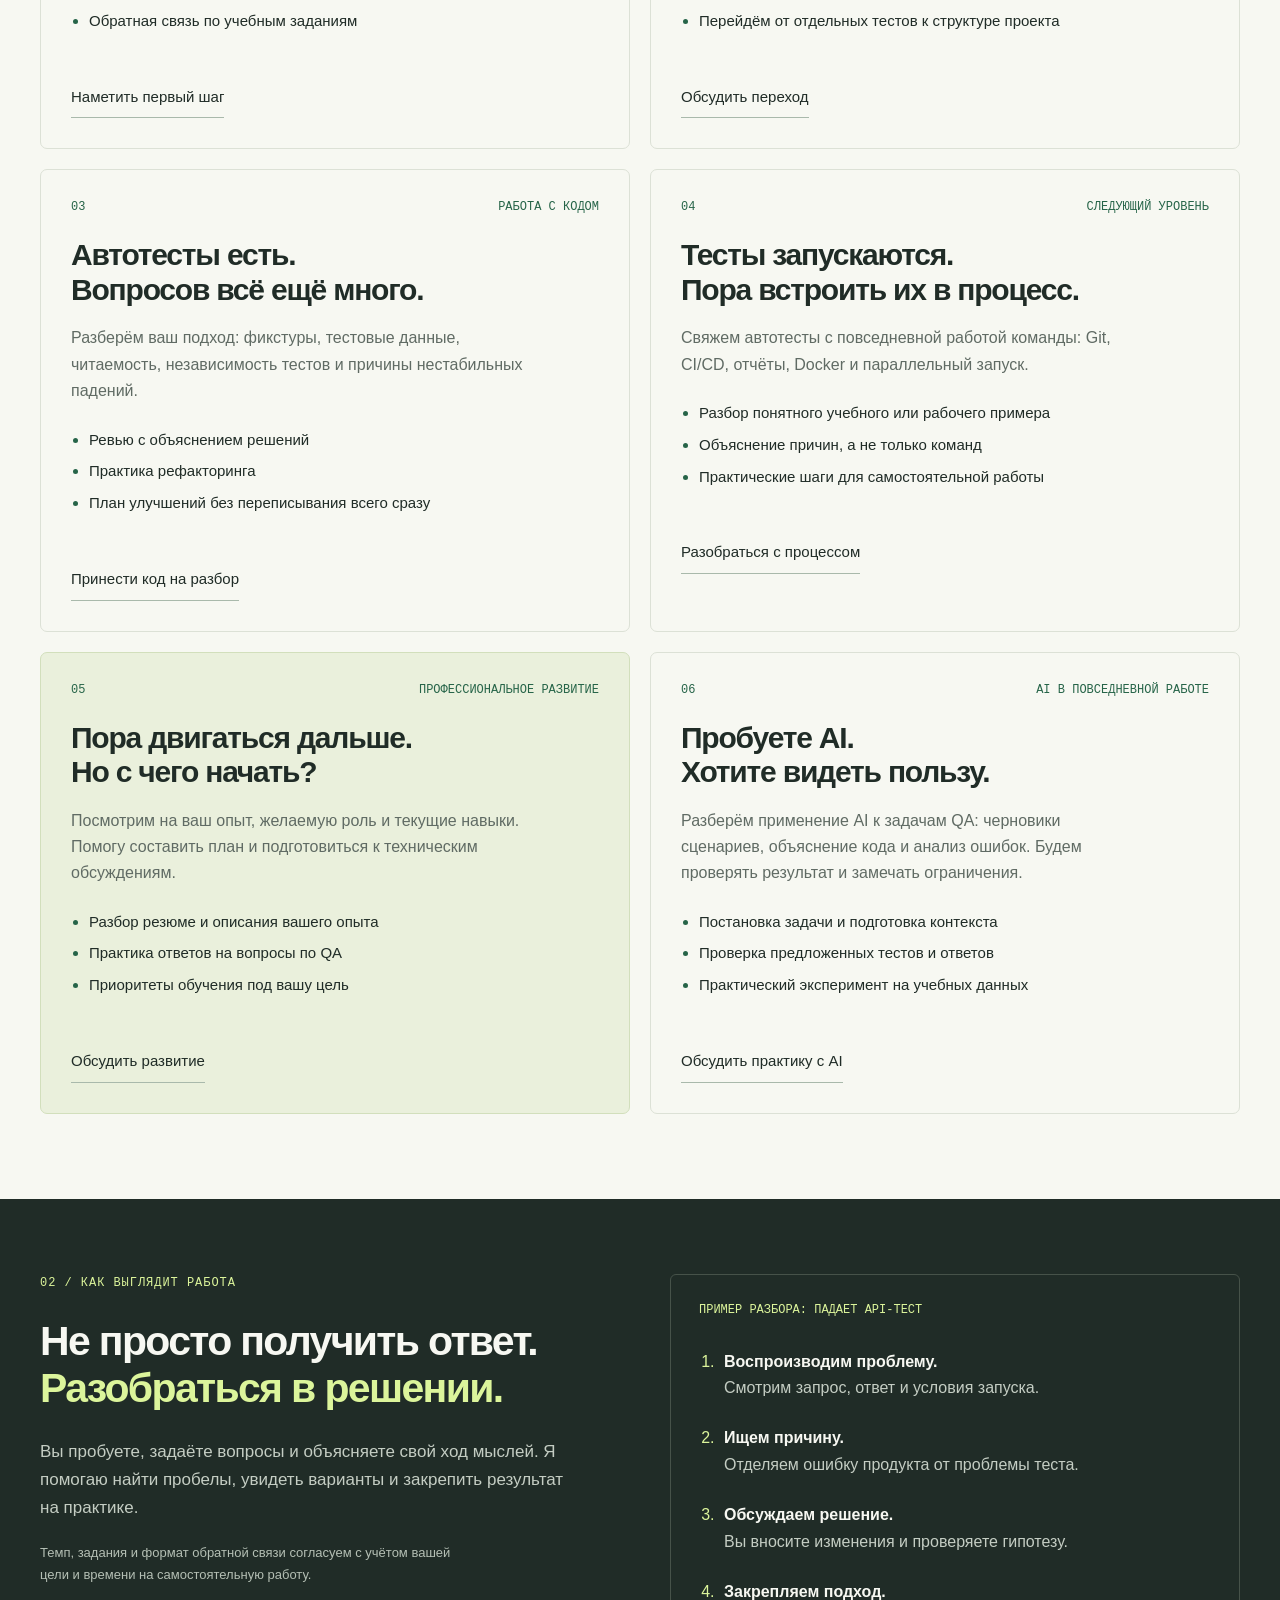
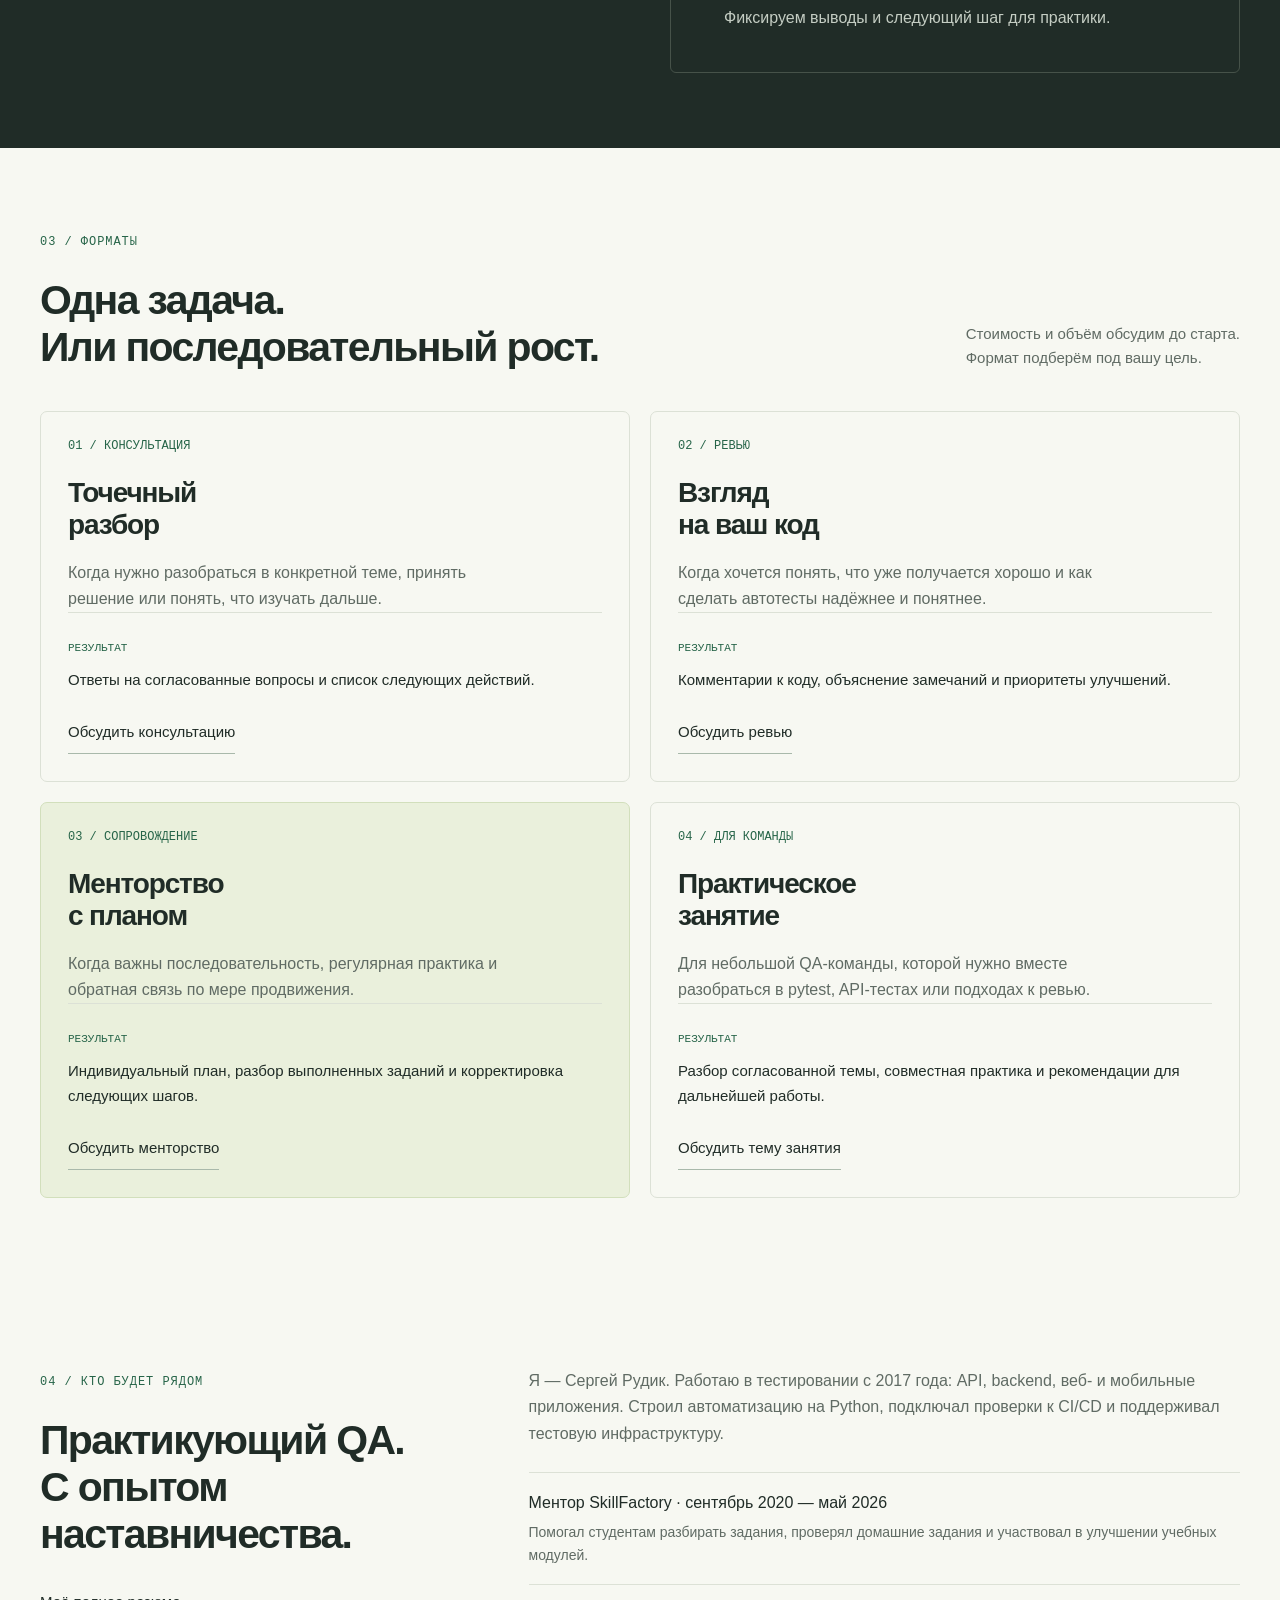
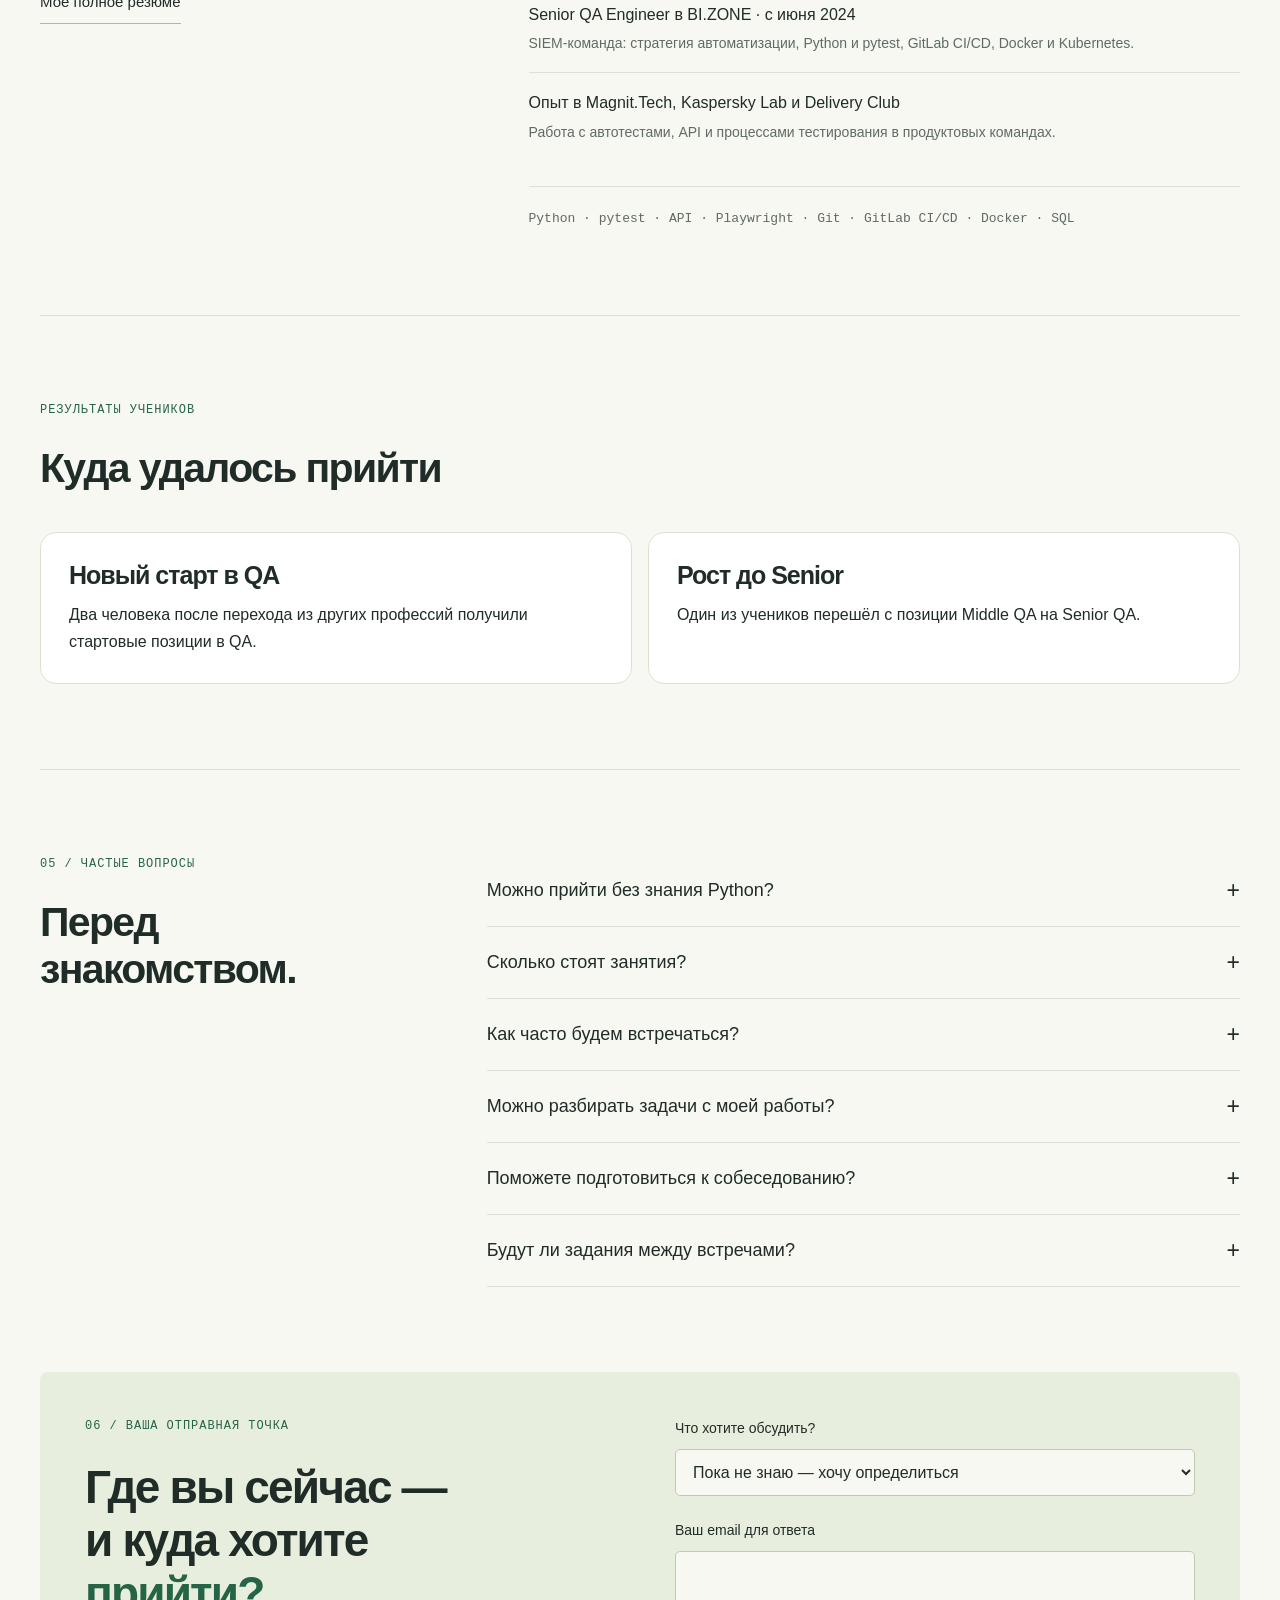
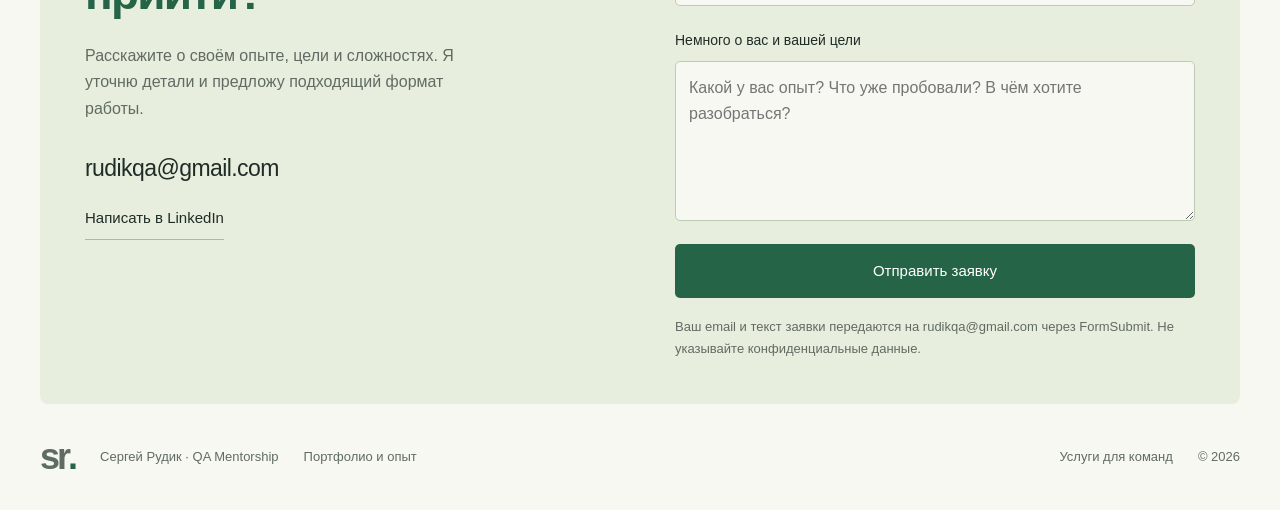
==== commit b94ca373: "Add clear navigation across Rudik sites" ====
--- a/index.html
+++ b/index.html
@@ -21,6 +21,7 @@
 <body>
 <a class="skip" href="#main">К содержимому</a>
 <header class="wrap header"><a class="brand" href="/" aria-label="Сергей Рудик — главная">sr<span>.</span><small>QA / MENTORSHIP</small></a><nav aria-label="Основная навигация"><a href="#topics">Темы</a><a href="#formats">Форматы</a><a href="#about">Обо мне</a></nav><div class="header-actions"><nav class="lang" aria-label="Язык"><a href="/" hreflang="ru" lang="ru" aria-current="page">RU</a><a href="/en/" hreflang="en" lang="en">EN</a></nav><a class="button small" href="#contact">Обсудить цель</a></div></header>
+<nav class="wrap site-paths" aria-label="Выберите направление"><a href="https://rudik.dev/">Главная · опыт</a><a href="https://qa.rudik.dev/">Для команд · QA и AI</a><span aria-current="page">Для специалистов · менторство</span></nav>
 <aside class="wrap language-suggestion" aria-label="Выбор языка" hidden></aside>
 <main id="main">
 <section class="wrap hero mentor-hero"><div><p class="eyebrow">ИНДИВИДУАЛЬНОЕ МЕНТОРСТВО ПО QA</p><h1>Менторство<br> по QA.<br> <span>С понятным планом<br> и поддержкой.</span></h1><p class="intro">Помогу освоить основы QA, перейти в автоматизацию на Python или вырасти в текущей роли. Разберём вашу цель и превратим её в практические шаги.</p><div class="actions"><a class="button" href="#contact">Рассказать о своей цели</a><a class="link" href="#formats">Выбрать формат</a></div><p class="micro">Практика на вашем уровне. Обратная связь по существу.</p></div><figure class="mentor-portrait"><img src="assets/profile-800.webp" srcset="assets/profile-400.webp 400w, assets/profile-800.webp 800w" sizes="(max-width: 700px) 280px, 360px" decoding="async" alt="Сергей Рудик, ментор по QA" width="640" height="640" fetchpriority="high"><figcaption><strong>Сергей Рудик</strong><span>Senior Quality Assurance Engineer</span><span>Помогаю разобраться — и сделать самим.</span></figcaption></figure></section>
@@ -44,5 +45,5 @@
 <section class="wrap section" id="results"><div class="section-head"><div><p class="eyebrow">РЕЗУЛЬТАТЫ УЧЕНИКОВ</p><h2>Куда удалось прийти</h2></div></div><div class="case-grid"><article class="case-card"><h3>Новый старт в QA</h3><p>Два человека после перехода из других профессий получили стартовые позиции в QA.</p></article><article class="case-card"><h3>Рост до Senior</h3><p>Один из учеников перешёл с позиции Middle QA на Senior QA.</p></article></div></section>
 <section class="wrap section faq"><div><p class="eyebrow">05 / ЧАСТЫЕ ВОПРОСЫ</p><h2>Перед знакомством.</h2></div><div><details><summary>Можно прийти без знания Python?</summary><p>Да. Если у вас уже есть база ручного тестирования, начнём с основ Python и постепенно перейдём к автотестам. Если вы только знакомитесь с QA, сначала обсудим исходный уровень и подходящий маршрут.</p></details><details><summary>Сколько стоят занятия?</summary><p>Стоимость зависит от формата и объёма: консультация, ревью или сопровождение. После знакомства согласуем цену и состав работы до начала занятий.</p></details><details><summary>Как часто будем встречаться?</summary><p>Частоту и продолжительность встреч согласуем с учётом вашей цели, расписания и времени на практику. Для разовой задачи можно начать с одной консультации.</p></details><details><summary>Можно разбирать задачи с моей работы?</summary><p>Да, если у вас есть право делиться материалами. Подойдут обезличенные примеры без ключей, персональных данных и закрытой информации компании.</p></details><details><summary>Поможете подготовиться к собеседованию?</summary><p>Можем разобрать ваш опыт и резюме, потренировать ответы на технические вопросы и определить темы для подготовки. Результат отбора зависит от ваших навыков, требований вакансии и решения работодателя.</p></details><details><summary>Будут ли задания между встречами?</summary><p>В регулярном менторстве — по договорённости. Подберём посильную практику и разберём результат. Время и канал обратной связи согласуем заранее.</p></details></div></section>
 <section class="wrap contact mentor-contact" id="contact"><div><p class="eyebrow">06 / ВАША ОТПРАВНАЯ ТОЧКА</p><h2>Где вы сейчас —<br> и куда хотите<br> <span>прийти?</span></h2><p>Расскажите о своём опыте, цели и сложностях. Я уточню детали и предложу подходящий формат работы.</p><a class="email" href="mailto:rudikqa@gmail.com">rudikqa@gmail.com</a><a class="link" href="https://www.linkedin.com/in/sergei-rudik">Написать в LinkedIn</a></div><form id="brief" action="https://formsubmit.co/rudikqa@gmail.com" method="POST"><input type="hidden" name="_subject" value="QA mentorship — RU inquiry"><input type="hidden" name="_next" value="https://mentor.rudik.dev/thanks.html"><input type="text" name="_honey" tabindex="-1" autocomplete="off" aria-hidden="true" style="position:absolute;left:-9999px" value=""><label for="topic">Что хотите обсудить?</label><select id="topic" name="topic"><option>Пока не знаю — хочу определиться</option><option>Старт в QA с нуля</option><option>Переход в автоматизацию</option><option>Ревью автотестов</option><option>CI/CD и инфраструктура тестов</option><option>План развития и подготовка к интервью</option><option>Разовая консультация</option><option>Регулярное менторство</option><option>AI-инструменты для QA</option><option>Занятие для команды</option></select><label for="email">Ваш email для ответа</label><input id="email" type="email" name="email" autocomplete="email" maxlength="254" required><label for="task">Немного о вас и вашей цели</label><textarea id="task" name="task" rows="5" maxlength="2000" required placeholder="Какой у вас опыт? Что уже пробовали? В чём хотите разобраться?"></textarea><button class="button" type="submit">Отправить заявку</button><p class="micro">Ваш email и текст заявки передаются на rudikqa@gmail.com через <a href="https://formsubmit.co/" target="_blank" rel="noopener noreferrer">FormSubmit</a>. Не указывайте конфиденциальные данные.</p></form></section>
-</main><footer class="wrap"><a class="brand" href="https://rudik.dev/">sr<span>.</span></a><p>Сергей Рудик · QA Mentorship</p><a href="https://qa.rudik.dev/">Услуги для команд</a><span>© 2026</span></footer>
+</main><footer class="wrap"><a class="brand" href="https://rudik.dev/">sr<span>.</span></a><p>Сергей Рудик · QA Mentorship</p><a href="https://rudik.dev/">Портфолио и опыт</a><a href="https://qa.rudik.dev/">Услуги для команд</a><span>© 2026</span></footer>
 </body></html>
--- a/assets/styles.css
+++ b/assets/styles.css
@@ -24,3 +24,5 @@
 
 /* Case studies and lead form */
 .case-grid{display:grid;grid-template-columns:repeat(2,minmax(0,1fr));gap:16px}.case-card{border:1px solid var(--line);border-radius:16px;padding:28px;background:var(--surface,#fff)}.case-card h3{margin:0 0 12px}.case-card p{margin:0;line-height:1.65}.contact input[type=email]{width:100%}@media(max-width:700px){.case-grid{grid-template-columns:1fr}}
+
+.site-paths{display:flex;align-items:center;gap:8px;flex-wrap:wrap;padding-block:14px;border-bottom:1px solid var(--line);font-size:13px;color:var(--muted)}.site-paths a,.site-paths span{display:inline-flex;align-items:center;min-height:36px;padding:6px 12px;border:1px solid var(--line);border-radius:999px;line-height:1.25}.site-paths a:hover{border-color:var(--green);color:var(--green)}.site-paths span[aria-current="page"]{background:#e8eedd;color:var(--ink);border-color:#d2dfbc;font-weight:600}@media(max-width:700px){.site-paths{gap:6px;font-size:12px}.site-paths a,.site-paths span{padding:6px 9px;min-height:40px}}
